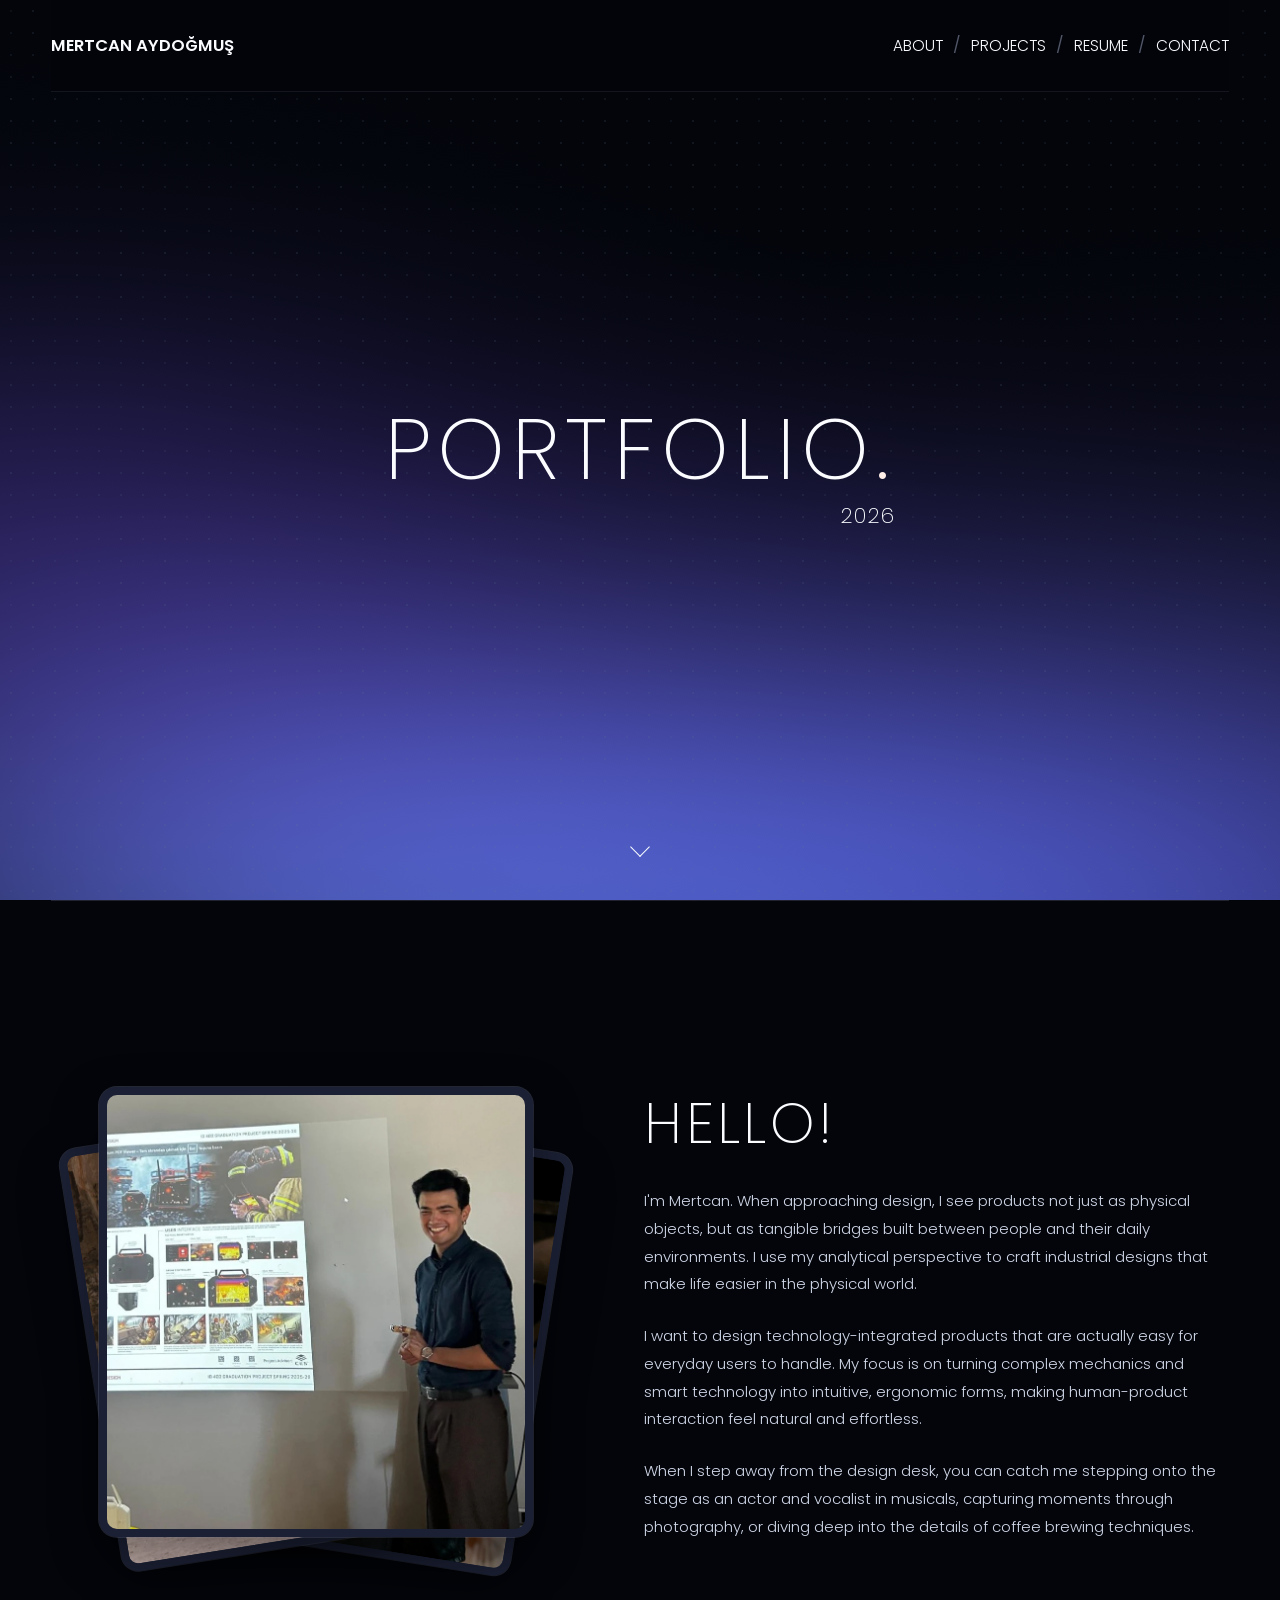
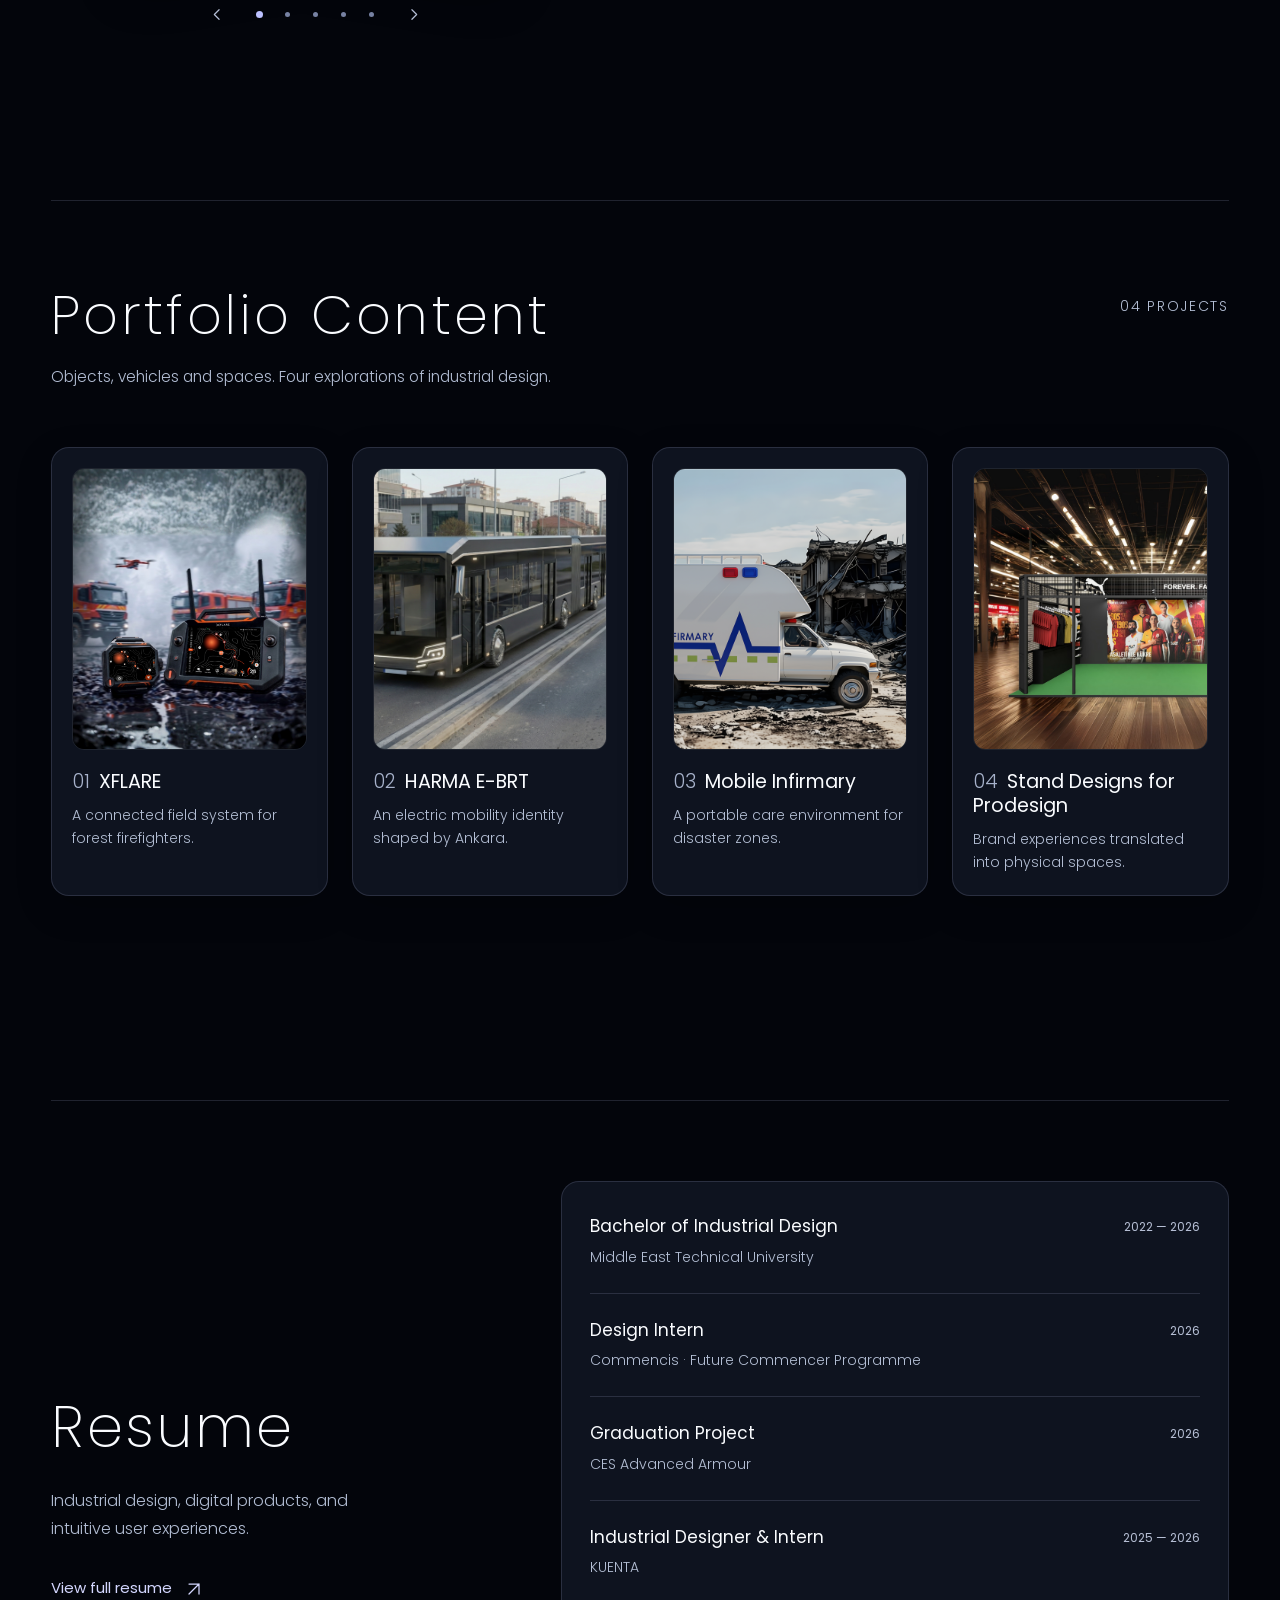
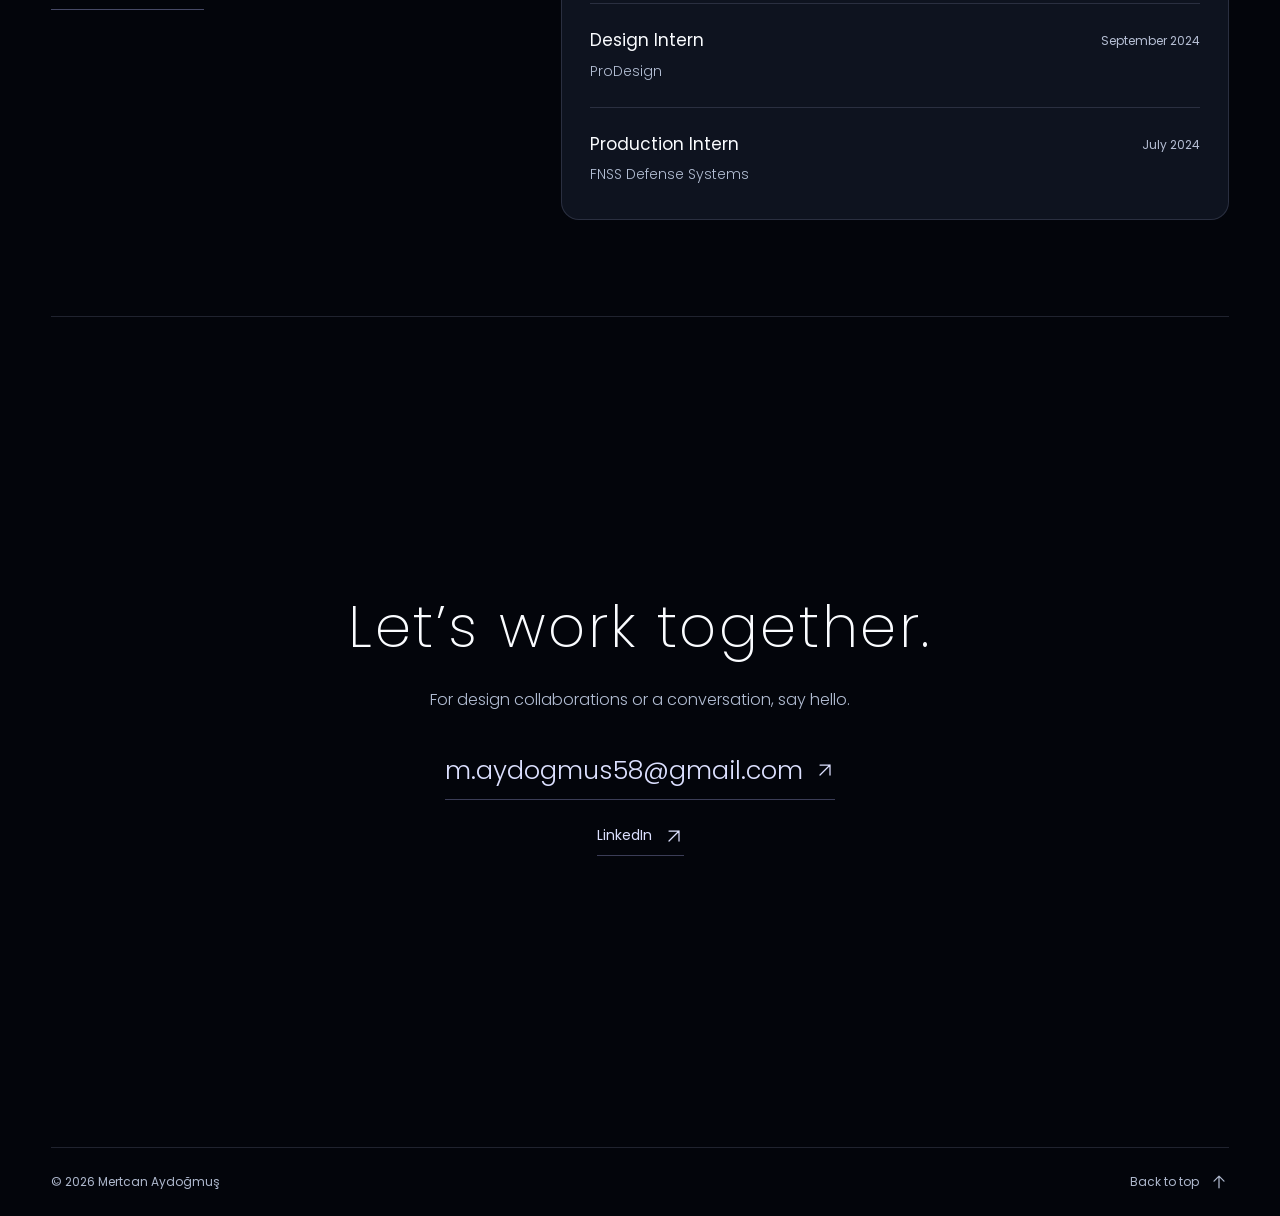
==== index.html @ 06ccf40c "Product" ====
<!doctype html>
<html lang="en">
<head>
<meta charset="UTF-8">
<meta name="viewport" content="width=device-width,initial-scale=1">
<meta name="description" content="Mertcan Aydoğmuş — Portfolio. Industrial design and digital product portfolio.">
<title>Portfolio — Mertcan Aydoğmuş</title>
<link rel="preload" href="assets/poppins-200.ttf" as="font" type="font/ttf" crossorigin>
<link rel="stylesheet" href="styles.css">
<link rel="stylesheet" href="portfolio-theme.css">
<script>
if (document.fonts) {
  document.documentElement.classList.add('hero-font-loading');
  document.fonts.load('200 48px Poppins').then(
    () => document.documentElement.classList.remove('hero-font-loading'),
    () => document.documentElement.classList.remove('hero-font-loading')
  );
}
</script>
<script src="script.js" defer></script>
<script src="home-background.js" defer></script>
<script src="about-gallery.js" defer></script>
</head>
<body class="home dark portfolio-shell">
<div class="ambient" aria-hidden="true"></div>
<a class="skip-link" href="#main">Skip to content</a>
<header class="site-header">
  <a class="wordmark" href="#home">MERTCAN AYDOĞMUŞ</a>
  <nav aria-label="Main navigation"><a href="#about">About</a><span aria-hidden="true">/</span><a href="#projects">Projects</a><span aria-hidden="true">/</span><a href="resume.html">Resume</a><span aria-hidden="true">/</span><a href="mailto:m.aydogmus58@gmail.com" data-contact>Contact</a></nav>
</header>
<main id="main" class="home-flow">
  <section id="home" class="landing" aria-labelledby="portfolio-title">
    <div class="hero-title"><h1 id="portfolio-title">PORTFOLIO<span>.</span></h1><p class="hero-year">2026</p></div>
    <a class="explore-link" href="#about" aria-label="Scroll to About"><span aria-hidden="true">⌄</span></a>
  </section>
  <section id="about" class="about-story home-about wrap" aria-labelledby="hello-title">
  <section class="about-gallery" aria-label="Personal photographs" aria-roledescription="carousel">
    <div class="about-photo-frame" tabindex="0" aria-label="Photo gallery">
        <figure class="about-slide is-active" role="group" aria-roledescription="slide" aria-label="1 of 5" aria-hidden="false">
          <img class="about-photo" src="assets/about/presentation.webp" width="1147" height="877" alt="Mertcan presenting his XFLARE industrial design graduation project" decoding="async">
        </figure>
        <figure class="about-slide is-behind-left" role="group" aria-roledescription="slide" aria-label="2 of 5" aria-hidden="true">
          <img class="about-photo" src="assets/about/photography.webp" width="1600" height="1066" alt="Mertcan taking a photograph in a historic stone building, with a cat beside him" decoding="async">
        </figure>
        <figure class="about-slide is-behind-right" role="group" aria-roledescription="slide" aria-label="3 of 5" aria-hidden="true">
          <img class="about-photo" src="assets/about/musical.webp" width="1066" height="1600" alt="Mertcan performing in a musical on stage" decoding="async">
        </figure>
        <figure class="about-slide" role="group" aria-roledescription="slide" aria-label="4 of 5" aria-hidden="true">
          <img class="about-photo" src="assets/about/rehearsal.webp" width="1357" height="1063" alt="Mertcan rehearsing a musical with fellow performers" decoding="async">
        </figure>
        <figure class="about-slide" role="group" aria-roledescription="slide" aria-label="5 of 5" aria-hidden="true">
          <img class="about-photo" src="assets/about/backstage.webp" width="1200" height="1315" alt="Mertcan backstage in costume before a musical performance" decoding="async">
        </figure>
    </div>
    <div class="about-gallery-controls" hidden>
      <button class="gallery-arrow" type="button" data-gallery-previous aria-label="Previous photo">
        <svg viewBox="0 0 24 24" fill="none" stroke="currentColor" stroke-width="1.5" stroke-linecap="round" stroke-linejoin="round" aria-hidden="true"><path d="m14 6-6 6 6 6"/></svg>
      </button>
      <div class="gallery-dots" aria-label="Choose a photo">
        <button type="button" class="gallery-dot is-active" data-gallery-index="0" aria-label="Photo 1: Mertcan presenting his XFLARE industrial design graduation project" aria-current="true"><span></span></button>
        <button type="button" class="gallery-dot" data-gallery-index="1" aria-label="Photo 2: Mertcan taking a photograph in a historic stone building, with a cat beside him"><span></span></button>
        <button type="button" class="gallery-dot" data-gallery-index="2" aria-label="Photo 3: Mertcan performing in a musical on stage"><span></span></button>
        <button type="button" class="gallery-dot" data-gallery-index="3" aria-label="Photo 4: Mertcan rehearsing a musical with fellow performers"><span></span></button>
        <button type="button" class="gallery-dot" data-gallery-index="4" aria-label="Photo 5: Mertcan backstage in costume before a musical performance"><span></span></button>
      </div>
      <button class="gallery-arrow" type="button" data-gallery-next aria-label="Next photo">
        <svg viewBox="0 0 24 24" fill="none" stroke="currentColor" stroke-width="1.5" stroke-linecap="round" stroke-linejoin="round" aria-hidden="true"><path d="m10 6 6 6-6 6"/></svg>
      </button>
    </div>
    <p class="visually-hidden" data-gallery-status role="status" aria-live="polite"></p>
  </section>
  <section class="about-copy" aria-labelledby="hello-title">
    <h2 id="hello-title">HELLO!</h2><p>I'm Mertcan. When approaching design, I see products not just as physical objects, but as tangible bridges built between people and their daily environments. I use my analytical perspective to craft industrial designs that make life easier in the physical world.</p>
<p>I want to design technology-integrated products that are actually easy for everyday users to handle. My focus is on turning complex mechanics and smart technology into intuitive, ergonomic forms, making human-product interaction feel natural and effortless.</p>
<p>When I step away from the design desk, you can catch me stepping onto the stage as an actor and vocalist in musicals, capturing moments through photography, or diving deep into the details of coffee brewing techniques.</p></section>

  </section>
  <section id="projects" class="projects-main home-projects wrap" aria-labelledby="projects-title"><div class="projects-intro"><div><h2 id="projects-title">Portfolio Content</h2><p>Objects, vehicles and spaces. Four explorations of industrial design.</p></div><span>04 PROJECTS</span></div><div class="project-grid"><article class="project-card"><a href="xflare.html"><div class="card-image"><img src="assets/visual-02-00.webp" alt="XFLARE" loading="lazy" decoding="async"></div><div class="card-copy"><h2><span>01</span> XFLARE</h2><p>A connected field system for forest firefighters.</p></div></a></article><article class="project-card"><a href="harma.html"><div class="card-image"><img src="assets/visual-19-02.webp" alt="HARMA E-BRT" loading="lazy" decoding="async"></div><div class="card-copy"><h2><span>02</span> HARMA E-BRT</h2><p>An electric mobility identity shaped by Ankara.</p></div></a></article><article class="project-card"><a href="mobile-infirmary.html"><div class="card-image"><img src="assets/visual-24-00.webp" alt="Mobile Infirmary" loading="lazy" decoding="async"></div><div class="card-copy"><h2><span>03</span> Mobile Infirmary</h2><p>A portable care environment for disaster zones.</p></div></a></article><article class="project-card"><a href="prodesign.html"><div class="card-image"><img src="assets/visual-39-00.webp" alt="Stand Designs for Prodesign" loading="lazy" decoding="async"></div><div class="card-copy"><h2><span>04</span> Stand Designs for Prodesign</h2><p>Brand experiences translated into physical spaces.</p></div></a></article></div></section>
  <section id="resume" class="home-resume wrap" aria-labelledby="resume-title">
    <div class="resume-summary-intro">
      <h2 id="resume-title">Resume</h2>
      <p>Industrial design, digital products, and intuitive user experiences.</p>
      <a class="text-action" href="resume.html">View full resume <svg viewBox="0 0 24 24" fill="none" stroke="currentColor" stroke-width="1.5" stroke-linecap="round" stroke-linejoin="round" aria-hidden="true"><path d="M6 18 18 6M6 6h12v12"/></svg></a>
    </div>
    <div class="resume-summary-list">
      <article class="resume-summary-row"><div><h3>Bachelor of Industrial Design</h3><p>Middle East Technical University</p></div><span>2022 — 2026</span></article>
      <article class="resume-summary-row"><div><h3>Design Intern</h3><p>Commencis · Future Commencer Programme</p></div><span>2026</span></article>
      <article class="resume-summary-row"><div><h3>Graduation Project</h3><p>CES Advanced Armour</p></div><span>2026</span></article>
      <article class="resume-summary-row"><div><h3>Industrial Designer &amp; Intern</h3><p>KUENTA</p></div><span>2025 — 2026</span></article>
      <article class="resume-summary-row"><div><h3>Design Intern</h3><p>ProDesign</p></div><span>September 2024</span></article>
      <article class="resume-summary-row"><div><h3>Production Intern</h3><p>FNSS Defense Systems</p></div><span>July 2024</span></article>
    </div>
  </section>
  <section id="contact" class="home-contact wrap" aria-labelledby="contact-title">
    <h2 id="contact-title">Let’s work together.</h2>
    <p>For design collaborations or a conversation, say hello.</p>
    <div class="contact-links">
      <a class="contact-email" href="mailto:m.aydogmus58@gmail.com" data-contact>m.aydogmus58@gmail.com <svg viewBox="0 0 24 24" fill="none" stroke="currentColor" stroke-width="1.5" stroke-linecap="round" stroke-linejoin="round" aria-hidden="true"><path d="M6 18 18 6M6 6h12v12"/></svg></a>
      <a class="contact-linkedin" href="https://www.linkedin.com/in/mertcan-aydogmus" target="_blank" rel="noopener noreferrer">LinkedIn <svg viewBox="0 0 24 24" fill="none" stroke="currentColor" stroke-width="1.5" stroke-linecap="round" stroke-linejoin="round" aria-hidden="true"><path d="M6 18 18 6M6 6h12v12"/></svg></a>
    </div>
  </section>
</main>
<footer class="home-footer wrap"><p>© 2026 Mertcan Aydoğmuş</p><a href="#home">Back to top <svg viewBox="0 0 24 24" fill="none" stroke="currentColor" stroke-width="1.5" stroke-linecap="round" stroke-linejoin="round" aria-hidden="true"><path d="M12 19V5m-6 6 6-6 6 6"/></svg></a></footer>
</body>
</html>
---- styles.css ----
@font-face { font-family:Poppins; font-style:normal; font-weight:200; font-display:block; src:url('assets/poppins-200.ttf') format('truetype'); }
@font-face { font-family:Poppins; font-style:normal; font-weight:300; font-display:swap; src:url('assets/poppins-300.ttf') format('truetype'); }
@font-face { font-family:Poppins; font-style:normal; font-weight:400; font-display:swap; src:url('assets/poppins-400.ttf') format('truetype'); }
@font-face { font-family:Poppins; font-style:normal; font-weight:500; font-display:swap; src:url('assets/poppins-500.ttf') format('truetype'); }
@font-face { font-family:Poppins; font-style:normal; font-weight:600; font-display:swap; src:url('assets/poppins-600.ttf') format('truetype'); }
@font-face { font-family:Poppins; font-style:normal; font-weight:700; font-display:swap; src:url('assets/poppins-700.ttf') format('truetype'); }
:root {
  --ink:#141a24; --muted:#647080; --paper:#f9fbff; --line:#e1e5ee;
  --accent:#03229a; --tint:#f1f4fb; --gutter:clamp(20px,4vw,64px);
  --max-width:1440px; --ease:cubic-bezier(.2,.7,.2,1);
  --portfolio-gradient:radial-gradient(ellipse at 62% 22%,#080d0f 0%,#080d0fe6 16%,transparent 52%),radial-gradient(ellipse at 0% 0%,#0098ba 0%,transparent 46%),radial-gradient(ellipse at 6% 88%,#08008c 0%,transparent 54%),radial-gradient(ellipse at 79% 105%,#597ed4 0%,transparent 58%),linear-gradient(120deg,#032278,#08072c 50%,#283f55);
}
* { box-sizing:border-box; }
html { scroll-behavior:smooth; scroll-padding-top:100px; }
body { margin:0; background:#fff; color:var(--ink); font-family:Poppins,Arial,sans-serif; font-size:16px; line-height:1.65; }
img { display:block; max-width:100%; }
button,input { font:inherit; }
a { color:inherit; text-underline-offset:5px; }
button,a { -webkit-tap-highlight-color:transparent; }
a:focus-visible,button:focus-visible,summary:focus-visible { outline:3px solid #5188ff; outline-offset:5px; }
h1,h2,h3,h4,p,figure { margin:0; }
h1,h2,h3,h4 { line-height:1.25; }
h1 { font-size:clamp(36px,4vw,64px); font-weight:500; letter-spacing:-.035em; }
h2 { font-size:clamp(27px,2.7vw,42px); font-weight:500; letter-spacing:-.03em; }
h3 { font-size:20px; font-weight:600; }
h4 { font-size:16px; font-weight:600; }
p { max-width:76ch; }
ul { padding-left:1.25rem; }
li+li { margin-top:8px; }
.wrap { width:min(calc(100% - var(--gutter)*2),var(--max-width)); margin-inline:auto; }
.skip-link { position:fixed; left:20px; top:-80px; background:white; color:#03229a; padding:12px 20px; z-index:100; }
.skip-link:focus { top:12px; }
.site-header { width:min(calc(100% - var(--gutter)*2),var(--max-width)); margin:auto; min-height:92px; padding-block:20px; display:flex; justify-content:space-between; align-items:center; gap:24px; }
.site-header a { text-decoration:none; }
.wordmark { font-size:clamp(14px,1.3vw,20px); font-weight:600; white-space:nowrap; }
.site-header nav { display:flex; align-items:center; gap:10px; }
.site-header nav a { position:relative; text-transform:uppercase; font-size:clamp(13px,1.2vw,18px); padding-block:6px; font-weight:300; }
.site-header nav a[aria-current] { font-weight:600; }
.site-header nav a::after { content:""; position:absolute; height:1px; left:0; right:0; bottom:2px; background:currentColor; transform:scaleX(0); transform-origin:left; transition:transform 220ms; }
.site-header nav a:hover::after,.site-header nav a:focus-visible::after { transform:scaleX(1); }
.site-header nav span { opacity:.5; }
.dark { color:#fafcff; background:#060b30; }
.dark.projects { min-height:100svh; background:#060b30; position:relative; isolation:isolate; }
.dark.projects::before { content:""; position:fixed; z-index:-1; pointer-events:none; inset:-25%; background:var(--portfolio-gradient); animation:gradient-drift 8s ease-in-out infinite alternate; }
.home { min-height:100svh; background:#03050b; }
.home .site-header { position:absolute; inset:0 0 auto; z-index:2; }
.landing { position:relative; isolation:isolate; overflow:hidden; min-height:100svh; display:grid; place-items:center; padding:150px var(--gutter) 120px; }
.ambient { z-index:-1; pointer-events:none; position:absolute; inset:0; overflow:hidden; background:radial-gradient(ellipse at 0% 85%,#6551b885,transparent 52%),radial-gradient(ellipse at 100% 95%,#395e9f80,transparent 52%),#03050b; }
.ambient canvas { display:block; width:100%; height:100%; }
.hero-title { width:max-content; max-width:100%; }
.hero-font-loading .hero-title { visibility:hidden; }
.hero-title p { font-size:clamp(16px,1.67vw,32px); font-weight:200; line-height:1.4; }
.hero-title h1 { font-size:clamp(40px,6.65vw,128px); font-weight:200; letter-spacing:.075em; line-height:1.2; }
.hero-title h1 span { color:#ffeee8; }
.hero-year { text-align:right; letter-spacing:.05em; }
.explore-link { position:absolute; bottom:max(24px,env(safe-area-inset-bottom)); left:50%; transform:translateX(-50%); display:grid; place-items:center; width:52px; height:52px; border:1px solid transparent; border-radius:50%; text-decoration:none; transition:background 220ms,border-color 220ms; }
.explore-link span { display:block; width:14px; height:14px; font-size:0; border-right:1.5px solid currentColor; border-bottom:1.5px solid currentColor; transform:translateY(-3px) rotate(45deg); }
.explore-link:hover { background:#ffffff12; border-color:#ffffff50; }
.projects-main { padding-top:36px; padding-bottom:80px; }
.projects-intro { display:flex; justify-content:space-between; gap:40px; align-items:start; margin-bottom:56px; }
.projects-intro p { margin-top:14px; font-size:clamp(16px,1.3vw,20px); max-width:75ch; }
.projects-intro>span { white-space:nowrap; font-size:14px; letter-spacing:.12em; padding-top:14px; }
.project-grid { display:grid; grid-template-columns:repeat(4,minmax(0,1fr)); gap:24px; }
.project-card { min-width:0; background:white; color:var(--ink); border:1px solid var(--line); border-radius:18px; overflow:hidden; transition:transform 300ms var(--ease),box-shadow 300ms var(--ease); }
.project-card>a { display:flex; flex-direction:column; height:100%; text-decoration:none; padding:24px; }
.card-image { border-radius:12px; overflow:hidden; }
.card-image img { width:100%; aspect-ratio:.83; object-fit:cover; transition:transform 450ms var(--ease); }
.card-copy { padding-top:20px; }
.card-copy h2 { font-size:clamp(19px,1.5vw,24px); font-weight:600; letter-spacing:-.025em; }
.card-copy h2 span { margin-right:4px; }
.card-copy p { margin-top:10px; color:var(--muted); font-size:14px; line-height:1.5; }
@media(hover:hover) and (pointer:fine) {
  .project-card:hover { transform:translateY(-7px); box-shadow:0 20px 40px #0003; }
  .project-card:hover img { transform:scale(1.035); }
}
.project-card:focus-within { outline:3px solid #8fbdff; outline-offset:4px; }
.projects-intro { animation:content-arrive 700ms var(--ease) 80ms backwards; }
.projects .project-card { animation:content-arrive 800ms var(--ease) backwards; }
.projects .project-card:nth-child(1) { animation-delay:180ms; }
.projects .project-card:nth-child(2) { animation-delay:300ms; }
.projects .project-card:nth-child(3) { animation-delay:420ms; }
.projects .project-card:nth-child(4) { animation-delay:540ms; }
@keyframes content-arrive { from { opacity:0; translate:0 24px; } to { opacity:1; translate:0 0; } }
/* Case-study columns flow naturally; no Figma canvas coordinates. */
.commencium { --accent:#7658b4; --tint:#f6f2fb; --hero:linear-gradient(125deg,#6954af,#df6267); }
.teddy { --accent:#5162ff; --tint:#f2f3ff; --hero:linear-gradient(130deg,#6370f5,#484b70); }
.metuvation { --accent:#708000; --tint:#f7fae9; --hero:linear-gradient(130deg,#c3dd06,#788842); }
.fintech { --accent:#293364; --tint:#f0f3f9; --hero:linear-gradient(125deg,#141c49,#9aa4d9); }
.case-hero { display:grid; grid-template-columns:minmax(0,.8fr) minmax(0,1.4fr); gap:clamp(24px,5vw,80px); align-items:stretch; margin-top:16px; }
.case-identity { display:flex; flex-direction:column; justify-content:space-between; padding-block:20px 36px; gap:48px; }
.project-number { font-size:clamp(60px,6vw,96px); font-weight:700; line-height:1; color:var(--accent); letter-spacing:.04em; }
.case-identity h1 { font-size:clamp(32px,3vw,54px); overflow-wrap:anywhere; }
.case-subtitle { font-size:18px; font-weight:300; margin-top:16px; max-width:32ch; }
.case-meta { font-size:13px; color:var(--muted); max-width:45ch; }
.case-meta p+p { margin-top:8px; }
.hero-art { min-width:0; width:100%; align-self:start; border-radius:4px; overflow:hidden; background:var(--hero); aspect-ratio:1.2; }
.hero-art img { width:100%; height:100%; object-fit:cover; }
.case-layout { display:grid; grid-template-columns:165px minmax(0,1fr); gap:clamp(24px,4vw,64px); align-items:start; margin-top:90px; }
.case-nav { position:sticky; top:28px; display:flex; flex-direction:column; gap:10px; padding:4px 0; }
.case-nav a { font-size:13px; color:var(--muted); text-decoration:none; line-height:1.5; padding:5px 12px; border-left:2px solid var(--line); transition:color 180ms,border-color 180ms; }
.case-nav a:hover,.case-nav a[aria-current] { color:var(--accent); border-color:var(--accent); }
.case-body { min-width:0; }
.case-section { padding-bottom:70px; margin-bottom:70px; border-bottom:1px solid var(--line); scroll-margin-top:30px; }
.case-section>h2 { color:var(--accent); margin-bottom:28px; }
.case-section>h3 { margin-top:36px; margin-bottom:20px; }
.case-section>p { margin-bottom:28px; }
.case-section>div+p { margin-top:24px; }
.lead { font-size:clamp(18px,1.55vw,24px); line-height:1.65; }
.info-grid { display:grid; grid-template-columns:repeat(2,minmax(0,1fr)); gap:20px; }
.info-card { padding:26px; background:var(--tint); border-radius:14px; min-width:0; }
.info-card h3 { margin-bottom:14px; }
.info-card p { font-size:15px; }
.process { display:grid; grid-template-columns:repeat(3,minmax(0,1fr)); gap:16px; list-style:none; padding:0; }
.process li { border-top:3px solid var(--accent); padding:18px 0; margin:0; }
.process strong,.process span { display:block; }
.process span { font-size:14px; color:var(--muted); margin-top:10px; }
.stats { display:grid; grid-template-columns:repeat(3,minmax(0,1fr)); gap:24px; margin:28px 0; }
.stats strong { font-size:clamp(40px,4vw,64px); color:var(--accent); font-weight:500; }
.stats p { font-size:15px; }
.media { margin-block:24px; min-width:0; }
.media>a { display:block; cursor:zoom-in; border-radius:10px; overflow:hidden; background:var(--tint); }
.media img { width:100%; height:auto; }
figcaption { margin-top:12px; font-size:14px; color:var(--muted); }
.media-grid { display:grid; grid-template-columns:repeat(3,minmax(0,1fr)); gap:20px; align-items:start; }
.media-grid .media img { aspect-ratio:.7; object-fit:contain; }
.matrix { display:grid; grid-template-columns:repeat(2,minmax(0,1fr)); gap:1px; background:var(--line); border:1px solid var(--line); border-radius:14px; overflow:hidden; }
.matrix article { background:white; padding:24px; }
.matrix h4 { color:var(--accent); }
.matrix ul { font-size:14px; }
.design-grid { display:grid; grid-template-columns:minmax(0,.7fr) minmax(0,1.3fr); gap:36px; background:var(--tint); padding:30px; border-radius:16px; }
.design-grid h3 { margin-bottom:20px; }
.design-grid h4 { margin-top:20px; }
.type-specimen { font-size:76px; line-height:1.2; font-weight:600; }
.swatches { display:grid; grid-template-columns:repeat(3,minmax(0,1fr)); gap:18px; }
.swatches span { display:block; aspect-ratio:1.2; border-radius:14px; border:1px solid #0001; }
.swatches code { display:block; margin-top:8px; font-size:12px; }
.component-board { display:grid; grid-template-columns:repeat(3,minmax(0,1fr)); gap:18px; margin-top:24px; }
.sample-card { border:1px solid var(--line); border-radius:16px; padding:24px; }
.sample-card h3,.sample-card h4 { margin-bottom:14px; }
.sample-card p { font-size:14px; }
.sample-card small { color:var(--accent); }
.sample-pill { display:block; width:fit-content; margin-top:14px; border-radius:30px; background:var(--accent); color:white; padding:8px 18px; font-size:13px; }
.sample-pill.light { background:var(--tint); color:var(--accent); }
.sample-pill.outline { color:var(--accent); background:transparent; border:1px solid; }
.sample-pill.disabled { background:#e6e9ff; color:#777b91; }
.tags { display:flex; flex-wrap:wrap; gap:10px; margin-bottom:24px; }
.tag { display:inline-block; background:var(--tint); border:1px solid var(--line); border-radius:20px; padding:6px 12px; font-size:13px; }
.feature-grid { display:grid; grid-template-columns:repeat(3,minmax(0,1fr)); gap:32px 24px; }
.feature-grid .media img { height:440px; object-fit:contain; }
.feature-grid .media { margin-top:0; }
.feature-grid figcaption { font-weight:600; font-size:20px; color:var(--ink); }
.feature-grid p { font-size:14px; }
.actions { display:flex; gap:16px; flex-wrap:wrap; }
.button { display:inline-block; padding:12px 22px; background:var(--accent); color:white; text-decoration:none; border:1px solid var(--accent); border-radius:8px; transition:transform 200ms,box-shadow 200ms; }
.button:hover { transform:translateY(-3px); box-shadow:0 8px 20px #0002; }
.button.secondary { background:white; color:var(--accent); }
.split { display:grid; grid-template-columns:minmax(0,1.2fr) minmax(0,.8fr); gap:28px; align-items:center; }
.split .info-grid { grid-template-columns:1fr; }
.qr-grid { display:flex; gap:40px; flex-wrap:wrap; }
.qr-grid .media { width:180px; }
.source-panel { margin-top:28px; border:1px solid var(--line); border-radius:10px; padding:16px 20px; }
.source-panel summary { cursor:pointer; color:var(--accent); font-size:14px; font-weight:500; }
.source-panel .media { margin-bottom:0; }
.case-end { display:flex; justify-content:space-between; gap:24px; padding-block:0 64px; }
.case-end a { text-decoration:none; font-size:15px; padding:12px 0; }
.case-end a:hover { color:var(--accent); }
.phone-grid { display:grid; grid-template-columns:repeat(3,minmax(0,1fr)); gap:28px; align-items:start; }
.phone-ui { border:2px solid #27344b; border-radius:28px; padding:22px 16px; background:#f9fbff; min-height:510px; font-family:Arial,sans-serif; font-size:13px; box-shadow:0 8px 22px #1d284c10; }
.phone-ui h3 { font-size:16px; margin-bottom:24px; }
.phone-ui h4 { font-size:13px; margin-block:16px 10px; }
.phone-status { display:flex; justify-content:space-between; font-size:11px; font-weight:bold; margin-bottom:22px; }
.balance { background:#1c2938; color:white; padding:20px; border-radius:12px; margin-bottom:16px; }
.balance strong { font-size:32px; display:block; font-weight:400; }
.ui-pill { border-radius:8px; background:#1c2938; color:white; padding:12px; margin-block:16px; text-align:center; }
.ui-row { display:flex; align-items:center; justify-content:space-between; gap:10px; padding:16px 0; border-bottom:1px solid var(--line); }
.ui-row small { display:block; color:var(--muted); margin-top:5px; }
.ui-tile { padding:12px; border:1px solid var(--line); border-radius:10px; margin-block:12px; background:white; }
.ui-tile h4 { margin-top:0; }
.radar { width:160px; height:160px; margin:36px auto; border-radius:50%; border:1px solid #b9c8d8; background:repeating-radial-gradient(circle,#edf3f8 0 24px,#bbcbdc 25px 26px); display:grid; place-items:center; }
.radar span { background:#293364; color:white; border-radius:20px; padding:4px 12px; }
.success-mark { width:80px; height:80px; margin:20px auto; display:grid; place-items:center; border-radius:50%; background:#dff5e9; color:#197650; font-size:44px; }
.about,.resume { background:#f8fafd; }
.about-layout { display:grid; grid-template-columns:minmax(230px,.8fr) minmax(0,1.35fr) minmax(220px,.8fr); gap:28px; padding-block:20px 64px; align-items:start; }
.profile { background:radial-gradient(ellipse at top left,#008bb8,transparent 65%),linear-gradient(140deg,#051669,#0b073a); color:white; border-radius:18px; padding:32px 24px; }
.portrait { width:min(100%,220px); aspect-ratio:1; margin:0 auto 32px; border-radius:50%; overflow:hidden; border:5px solid #ffffff35; }
.portrait img { width:100%; height:100%; object-fit:cover; }
.profile h1 { font-size:clamp(25px,2.1vw,36px); font-weight:700; letter-spacing:.015em; }
.job-title { font-size:15px; letter-spacing:.08em; margin-top:12px; }
.profile address { display:flex; flex-direction:column; gap:16px; font-size:13px; font-style:normal; padding-top:28px; margin-top:28px; border-top:1px solid #ffffff40; }
.profile address a { overflow-wrap:anywhere; }
.copyright { margin-top:40px; font-size:11px; opacity:.65; }
.cv-main,.cv-side { display:grid; gap:24px; min-width:0; }
.cv-card { padding:26px; border:1px solid #e3e5f2; border-radius:17px; background:white; box-shadow:0 6px 20px #17143806; }
.cv-card h2 { font-size:13px; text-transform:uppercase; letter-spacing:.08em; color:#03229a; font-weight:700; margin-bottom:22px; }
.cv-card h3 { font-size:17px; line-height:1.4; }
.cv-card h3.award-title { font-size:15px; font-weight:400; }
.cv-card p,.plain-list { font-size:14px; }
.cv-card p { margin-top:8px; }
.about-story { display:grid; grid-template-columns:minmax(0,.95fr) minmax(0,1.05fr); align-items:center; gap:clamp(36px,5vw,88px); min-height:calc(100svh - 92px); padding-block:36px 64px; }
.about-gallery { min-width:0; width:100%; max-width:620px; }
.about-photo-frame { position:relative; isolation:isolate; aspect-ratio:1; border-radius:18px; }
.about-photo-frame:focus-visible { outline:3px solid #5188ff; outline-offset:5px; }
.about-slide { position:absolute; inset:7% 9% 8%; pointer-events:none; overflow:hidden; border:clamp(6px,.65vw,10px) solid #fff; border-radius:18px; background:#fff; box-shadow:0 12px 34px #16234b16; opacity:0; visibility:hidden; transform:translateY(8%) scale(.94); transition:transform 850ms var(--ease),opacity 600ms ease,visibility 850ms; }
.about-slide.is-behind-left { z-index:2; opacity:1; visibility:visible; transform:translate(-5%,4%) rotate(-9deg) scale(.95); }
.about-slide.is-behind-right { z-index:1; opacity:1; visibility:visible; transform:translate(5%,5%) rotate(9deg) scale(.95); }
.about-slide.is-active { z-index:5; opacity:1; visibility:visible; transform:none; }
.about-slide.is-leaving { z-index:4; opacity:1; visibility:visible; transform:none; }
.about-photo { width:100%; height:100%; object-fit:cover; }
.about-photo[src$="musical.webp"] { object-position:50% 65%; }
.about-photo[src$="presentation.webp"] { object-position:80% 50%; }
.about-photo[src$="backstage.webp"] { object-position:50% 40%; }
.about-gallery-controls { display:flex; justify-content:center; align-items:center; gap:8px; margin-top:16px; }
.about-gallery-controls[hidden] { display:none; }
.about-gallery-controls button { display:grid; place-items:center; width:40px; height:40px; padding:0; border:1px solid transparent; border-radius:50%; color:#647080; background:transparent; cursor:pointer; transition:color 180ms,background 180ms,border-color 180ms; }
.about-gallery-controls button:hover { color:#03229a; background:#edf0fa; }
.about-gallery-controls svg { width:19px; height:19px; }
.gallery-dots { display:flex; align-items:center; }
.about-gallery-controls .gallery-dot { width:28px; }
.gallery-dot span { width:5px; height:5px; border-radius:50%; background:#b6bed0; transition:background 200ms,transform 200ms; }
.gallery-dot.is-active span { background:#03229a; transform:scale(1.4); }
.about-copy { min-width:0; max-width:66ch; padding-bottom:56px; }
.about-copy h1 { font-size:clamp(40px,4.4vw,64px); font-weight:700; letter-spacing:-.035em; color:#03229a; margin-bottom:28px; }
.about-copy p { font-size:clamp(15px,1.1vw,17px); line-height:1.85; }
.about-copy p+p { margin-top:24px; }
.visually-hidden { position:absolute; width:1px; height:1px; padding:0; margin:-1px; overflow:hidden; clip-path:inset(50%); white-space:nowrap; border:0; }
.cv-card .tag { margin-top:16px; }
.muted { color:var(--muted); }
.timeline { border-left:2px solid #d9e0f3; padding-left:22px; }
.timeline article { position:relative; margin-bottom:28px; }
.timeline article:last-child { margin-bottom:0; }
.timeline article::before { content:""; position:absolute; left:-28px; top:7px; width:10px; height:10px; border-radius:50%; background:#03229a; }
.company { font-weight:500; }
.plain-list { padding:0; margin:0; list-style:none; }
.image-dialog { padding:56px 20px 20px; border:0; border-radius:14px; width:min(94vw,1500px); max-height:94svh; background:#f9fbff; }
.image-dialog::backdrop { background:#03051dcc; backdrop-filter:blur(6px); }
.image-dialog img { max-height:calc(90svh - 96px); width:auto; max-width:100%; margin:auto; object-fit:contain; }
.dialog-close { position:absolute; right:12px; top:10px; border:0; border-radius:24px; padding:6px 16px; background:#19234a; color:white; cursor:pointer; }
.dialog-caption { font-size:14px; text-align:center; margin:16px auto 0; }
/* Oversized layers and bounded translation keep their edges outside the viewport. */
@keyframes gradient-drift {
  0% { transform:translate3d(-10%,-7%,0) scale(1); }
  50% { transform:translate3d(2%,6%,0) scale(1.06); }
  100% { transform:translate3d(10%,-3%,0) scale(1.1); }
}
@keyframes cyan-drift { from { transform:translate3d(-8%,-6%,0); opacity:.45; } to { transform:translate3d(8%,6%,0); opacity:.9; } }
@keyframes blue-drift { from { transform:translate3d(8%,6%,0); opacity:.85; } to { transform:translate3d(-8%,-6%,0); opacity:.45; } }
@view-transition { navigation:auto; }
::view-transition-old(root) { animation:page-out 420ms cubic-bezier(.4,0,.2,1) both; }
::view-transition-new(root) { animation:page-in 420ms cubic-bezier(.4,0,.2,1) both; }
@keyframes page-out { to { opacity:0; } }
@keyframes page-in { from { opacity:0; } to { opacity:1; } }
@supports not (view-transition-name:root) {
  main { animation:page-in 420ms ease-out both; }
}
.file-preview main { animation:page-in 420ms ease-out both; }
.back-to-top { position:fixed; right:max(22px,env(safe-area-inset-right)); bottom:max(22px,env(safe-area-inset-bottom)); z-index:20; display:grid; place-items:center; width:44px; height:44px; padding:0; border:1px solid #dce1eb; border-radius:50%; background:#ffffffeb; color:var(--accent); box-shadow:0 3px 16px #141a2410; cursor:pointer; opacity:0; visibility:hidden; transform:translateY(8px); transition:opacity 240ms ease,transform 240ms var(--ease),visibility 240ms,background 180ms; }
.back-to-top.is-visible { opacity:1; visibility:visible; transform:none; }
.back-to-top:hover { background:#fff; transform:translateY(-2px); }
.back-to-top svg { width:19px; height:19px; }
@media(min-width:1700px) { :root { --max-width:1600px; } }
@media(max-width:1150px) {
  .project-grid { grid-template-columns:repeat(2,minmax(0,1fr)); }
  .card-image img { aspect-ratio:1.05; }
  .case-layout { grid-template-columns:140px minmax(0,1fr); gap:28px; }
  .feature-grid,.phone-grid,.component-board { grid-template-columns:repeat(2,minmax(0,1fr)); }
  .about-layout { grid-template-columns:240px minmax(0,1fr); }
  .cv-side { grid-column:2; grid-template-columns:repeat(2,minmax(0,1fr)); }
  .profile { grid-row:1 / 3; }
}
@media(max-width:800px) {
  .site-header { min-height:80px; }
  .case-hero { gap:24px; grid-template-columns:minmax(0,1fr) minmax(0,1fr); }
  .case-identity { gap:30px; }
  .case-subtitle { font-size:16px; }
  .case-layout { display:block; margin-top:40px; }
  .case-nav { position:relative; top:auto; flex-direction:row; overflow-x:auto; margin-bottom:36px; padding-bottom:12px; gap:14px; }
  .case-nav a { white-space:nowrap; border-left:0; border-bottom:2px solid var(--line); padding:8px 0; }
  .case-section { margin-bottom:48px; padding-bottom:48px; }
  .media-grid { grid-template-columns:repeat(2,minmax(0,1fr)); }
  .about-layout { gap:20px; grid-template-columns:210px minmax(0,1fr); }
  .cv-side { grid-template-columns:1fr; }
  .cv-card { padding:22px; }
  .profile { padding:26px 20px; }
  .about-story { grid-template-columns:1fr; gap:36px; padding-block:24px 56px; }
  .about-gallery { max-width:520px; margin-inline:auto; }
  .about-copy { max-width:66ch; margin-inline:auto; padding-bottom:0; }
}
@media(max-width:600px) {
  :root { --gutter:20px; }
  .site-header { align-items:flex-start; flex-direction:column; gap:10px; padding-block:20px; }
  .site-header nav { width:100%; gap:12px; }
  .site-header nav a { font-size:13px; }
  .wordmark { font-size:15px; }
  .site-header nav { gap:8px; }
  .site-header nav a { font-size:12px; }
  .about-story { padding-top:16px; gap:28px; }
  .about-photo-frame { aspect-ratio:4/5; }
  .about-copy h1 { font-size:40px; margin-bottom:20px; }
  .about-copy p { font-size:15px; line-height:1.8; }
  .about-copy p+p { margin-top:20px; }
  .hero-title h1 { font-size:clamp(28px,8.7vw,52px); letter-spacing:.03em; }
  .hero-title p { font-size:14px; }
  .projects-main { padding-top:28px; padding-bottom:40px; }
  .projects-intro { flex-direction:column; gap:14px; margin-bottom:30px; }
  .projects-intro>span { padding:0; font-size:12px; }
  .project-grid { grid-template-columns:1fr; gap:24px; }
  .project-card>a { padding:20px; }
  .card-image img { aspect-ratio:1; }
  .card-copy h2 { font-size:22px; }
  .case-hero { grid-template-columns:1fr; margin-top:12px; gap:24px; }
  .case-identity { gap:24px; padding:8px 0 0; }
  .project-number { font-size:52px; }
  .case-identity h1 { font-size:36px; }
  .case-meta { font-size:12px; }
  .case-subtitle { max-width:none; margin-top:10px; }
  .hero-art { aspect-ratio:1.1; }
  .info-grid,.matrix,.design-grid,.split,.component-board { grid-template-columns:1fr; }
  .info-card { padding:22px; }
  .stats { grid-template-columns:1fr; gap:18px; }
  .stats article { display:grid; grid-template-columns:100px 1fr; gap:16px; align-items:center; }
  .stats strong { font-size:38px; }
  .process { grid-template-columns:repeat(2,minmax(0,1fr)); gap:16px; }
  .media-grid,.feature-grid { grid-template-columns:repeat(2,minmax(0,1fr)); gap:22px 14px; }
  .feature-grid .media img { height:290px; }
  .feature-grid figcaption { font-size:18px; }
  .feature-grid p { font-size:14px; }
  .design-grid { padding:22px; }
  .phone-grid { grid-template-columns:1fr; }
  .phone-figure { max-width:320px; width:100%; margin-inline:auto; }
  .phone-ui { min-height:490px; }
  .about-layout { grid-template-columns:1fr; padding-top:12px; }
  .profile { grid-row:auto; }
  .profile h1 { font-size:32px; }
  .cv-side { grid-column:auto; }
  .case-end { flex-direction:column; gap:0; padding-bottom:30px; }
  .qr-grid { gap:20px; }
  .qr-grid .media { width:130px; }
}
.contact-dialog { width:min(480px,calc(100vw - 40px)); max-height:calc(100svh - 40px); overflow-y:auto; margin:auto; padding:32px; border:1px solid #c5cdff35; border-radius:18px; background:#111625; color:#fafcff; box-shadow:0 24px 80px #0008; }
.contact-dialog::backdrop { background:#02040acc; backdrop-filter:blur(8px); }
.contact-dialog h2 { font-size:30px; font-weight:300; letter-spacing:.015em; }
.contact-dialog p { margin-top:20px; font-size:14px; font-weight:300; line-height:1.8; color:#bcc6dc; }
.contact-dialog p span { color:#eff1ff; overflow-wrap:anywhere; }
.contact-dialog-actions { display:flex; justify-content:flex-end; flex-wrap:wrap; gap:12px; margin-top:28px; }
.contact-dialog-actions button,.contact-dialog-actions a { display:inline-flex; align-items:center; justify-content:center; gap:8px; min-height:44px; padding:10px 16px; border:1px solid #c5cdff30; border-radius:8px; background:transparent; color:#d5dbee; font-size:14px; text-decoration:none; cursor:pointer; transition:background 180ms,border-color 180ms; }
.contact-dialog-actions a { background:#b8bdff; color:#101425; border-color:#b8bdff; }
.contact-dialog-actions button:hover { background:#c5cdff10; border-color:#c5cdff70; }
.contact-dialog-actions a:hover { background:#d2d5ff; }
.contact-dialog-actions svg { width:17px; height:17px; }
@media(max-width:600px) {
  .contact-dialog { padding:24px; }
  .contact-dialog-actions { gap:10px; }
  .contact-dialog-actions button,.contact-dialog-actions a { font-size:13px; padding-inline:12px; }
}
@media(prefers-reduced-motion:reduce) {
  html { scroll-behavior:auto; }
  *,*::before,*::after { animation:none!important; transition:none!important; }
  ::view-transition-old(root),::view-transition-new(root) { animation:none; }
}
---- portfolio-theme.css ----
/* The landing page's light field, palette and typography across the main pages. */
.portfolio-shell {
  --ink:#fafcff;
  --muted:#b2bdd3;
  --line:#c5cdff26;
  --accent:#b3b6ff;
  --tint:#c0c7ff0d;
  --panel:#101522e8;
  position:relative;
  isolation:isolate;
  min-height:100svh;
  color:var(--ink);
  background:#03050b;
}
.portfolio-shell.dark.projects { background:#03050b; }
.portfolio-shell.dark.projects::before { content:none; }
.portfolio-shell>.ambient { position:fixed; inset:0; z-index:-1; }
.portfolio-shell>.site-header,.portfolio-shell>main { position:relative; z-index:1; }
.portfolio-shell .site-header nav a[aria-current]::after { transform:scaleX(1); }
.portfolio-shell .site-header nav span { color:#a0a9c5; }
.portfolio-shell .projects-intro :is(h1,h2),.portfolio-shell .about-copy :is(h1,h2) {
  color:#fafcff;
  font-weight:200;
  letter-spacing:.06em;
}
.portfolio-shell .projects-intro :is(h1,h2) { font-size:clamp(34px,4.25vw,70px); }
.portfolio-shell .projects-intro p,.portfolio-shell .projects-intro>span { color:var(--muted); font-weight:300; }
.portfolio-shell .projects-intro p { max-width:65ch; font-size:clamp(15px,1.2vw,19px); line-height:1.8; }
.portfolio-shell .project-card {
  background:var(--panel);
  color:var(--ink);
  border-color:var(--line);
  box-shadow:0 12px 36px #00000030;
  transition:transform 300ms var(--ease),box-shadow 300ms var(--ease),border-color 300ms;
}
.portfolio-shell .project-card>a { padding:20px; }
.portfolio-shell .card-image { border:1px solid #ffffff12; }
.portfolio-shell .card-copy h2 { font-weight:400; letter-spacing:0; }
.portfolio-shell .card-copy h2 span { color:#a7b2cb; font-weight:300; }
.portfolio-shell .card-copy p { color:var(--muted); font-weight:300; line-height:1.7; }
@media(hover:hover) and (pointer:fine) {
  .portfolio-shell .project-card:hover { border-color:#a9b4f36b; box-shadow:0 18px 44px #00000050; }
}
.portfolio-shell .about-copy p { color:#d0d7e7; font-weight:300; }
.portfolio-shell .about-slide {
  border-color:#1b2034;
  background:#1b2034;
  box-shadow:0 18px 48px #00000070,0 0 0 1px #c5cdff30;
}
.portfolio-shell .about-gallery-controls button { color:#b9c4dc; }
.portfolio-shell .about-gallery-controls button:hover { color:#fff; background:#c0c7ff14; }
.portfolio-shell .gallery-dot span { background:#7883a4; }
.portfolio-shell .gallery-dot.is-active span { background:#bcc1ff; }
.portfolio-shell .profile {
  background:linear-gradient(145deg,#191e34ed,#0c101beF);
  border:1px solid var(--line);
  box-shadow:0 12px 36px #00000030;
}
.portfolio-shell .portrait { border-color:#a9b0dd40; border-width:3px; }
.portfolio-shell .profile h1 { font-weight:300; font-size:clamp(25px,2.1vw,34px); letter-spacing:.06em; }
.portfolio-shell .job-title { color:#d0d7e7; font-weight:300; }
.portfolio-shell .profile address { color:#d0d7e7; border-color:var(--line); }
.portfolio-shell .profile address a { transition:color 180ms; }
.portfolio-shell .profile address a:hover { color:#bfc4ff; }
.portfolio-shell .copyright { color:#b2bdd3; opacity:1; }
.portfolio-shell .cv-card {
  background:var(--panel);
  border-color:var(--line);
  box-shadow:0 12px 36px #00000030;
}
.portfolio-shell .cv-card h2 { color:#b8bdff; font-weight:400; letter-spacing:.1em; }
.portfolio-shell .cv-card h3 { font-weight:500; }
.portfolio-shell .cv-card h3.award-title { font-weight:400; }
.portfolio-shell .cv-card p,.portfolio-shell .plain-list { color:#d0d7e7; font-weight:300; }
.portfolio-shell .cv-card p.muted { color:var(--muted); }
.portfolio-shell .cv-card .company { color:#eff2fc; font-weight:400; }
.portfolio-shell .cv-card .tag { color:#dce0ff; }
.portfolio-shell .timeline { border-color:#b2baff30; }
.portfolio-shell .timeline article::before { background:#b3b6ff; }
.home.portfolio-shell>.site-header { position:fixed; inset:0 0 auto; z-index:20; background:#03050bf2; backdrop-filter:blur(12px); border-bottom:1px solid #c5cdff16; }
.home.is-past-hero .explore-link { visibility:hidden; opacity:0; }
.home-flow>.home-about,.home-flow>.home-projects { min-height:100svh; padding-block:80px 96px; border-top:1px solid var(--line); scroll-margin-top:0; }
.home-flow .about-copy h2 { font-size:clamp(40px,4.4vw,64px); margin-bottom:28px; line-height:1.25; }
.home-resume,.home-contact { border-top:1px solid var(--line); padding-block:80px 96px; }
.home-resume { display:grid; grid-template-columns:minmax(0,.8fr) minmax(0,1.2fr); align-items:center; gap:clamp(32px,5vw,88px); min-height:75svh; }
.resume-summary-intro h2,.home-contact h2 { color:#fafcff; font-weight:200; font-size:clamp(40px,4.5vw,72px); letter-spacing:.045em; }
.resume-summary-intro>p { margin-top:24px; max-width:35ch; color:var(--muted); font-size:clamp(16px,1.25vw,19px); font-weight:300; line-height:1.8; }
.text-action { display:inline-flex; align-items:center; gap:12px; margin-top:32px; color:#d4d7ff; font-size:15px; text-decoration:none; border-bottom:1px solid #b7baff60; padding-bottom:8px; transition:color 200ms,border-color 200ms; }
.text-action:hover { color:#fff; border-color:#fff; }
.text-action svg,.contact-links svg,.home-footer svg { width:20px; height:20px; flex:none; transition:transform 200ms; }
.text-action:hover svg,.contact-links a:hover svg { transform:translate(2px,-2px); }
.resume-summary-list { padding:8px 28px; border:1px solid var(--line); border-radius:18px; background:var(--panel); }
.resume-summary-row { display:flex; justify-content:space-between; align-items:start; gap:24px; padding-block:24px; }
.resume-summary-row+.resume-summary-row { border-top:1px solid var(--line); }
.resume-summary-row h3 { font-size:17px; font-weight:400; line-height:1.5; }
.resume-summary-row p { margin-top:6px; font-size:14px; color:var(--muted); font-weight:300; }
.resume-summary-row>span { padding-top:3px; font-size:12px; color:#b5bed4; white-space:nowrap; }
.home-contact { min-height:calc(100svh - 69px); display:flex; flex-direction:column; align-items:center; justify-content:center; text-align:center; gap:24px; }
.home-contact>p { color:var(--muted); font-size:16px; font-weight:300; }
.contact-links { display:flex; flex-direction:column; align-items:center; gap:24px; margin-top:12px; }
.contact-links a { display:inline-flex; align-items:center; justify-content:center; gap:12px; color:#dce0ff; text-decoration:none; border-bottom:1px solid #b7baff50; padding-bottom:8px; transition:color 200ms,border-color 200ms; }
.contact-links a:hover { color:#fff; border-color:#fff; }
.contact-email { font-size:clamp(16px,2vw,28px); font-weight:300; }
.contact-linkedin { font-size:14px; }
.home-footer { position:relative; z-index:1; display:flex; justify-content:space-between; align-items:center; gap:20px; padding-block:24px; border-top:1px solid var(--line); color:#aeb8cd; font-size:12px; }
.home-footer a { display:inline-flex; align-items:center; gap:10px; text-decoration:none; }
.home-footer a:hover { color:#fff; }
@media(max-width:800px) {
  .home-resume { grid-template-columns:1fr; gap:36px; }
}
@media(max-width:600px) {
  .portfolio-shell .projects-intro :is(h1,h2) { font-size:clamp(30px,7.7vw,42px); letter-spacing:.035em; }
  .portfolio-shell .project-card>a { padding:18px; }
  .portfolio-shell .about-copy :is(h1,h2) { font-size:40px; }
  .portfolio-shell .profile h1 { font-size:30px; }
  .home-flow>.home-about,.home-flow>.home-projects { padding-block:40px 64px; }
  .home-flow .about-copy h2 { margin-bottom:20px; }
  .home-resume,.home-contact { padding-block:48px 64px; }
  .resume-summary-list { padding-inline:20px; }
  .resume-summary-row { gap:12px; flex-wrap:wrap; }
  .resume-summary-row>span { width:100%; padding-top:0; }
  .home-contact h2 { font-size:clamp(38px,9vw,52px); }
  .home-contact>p { font-size:15px; }
  .contact-links a { gap:8px; }
  .contact-links svg { width:18px; height:18px; }
  .home-footer { font-size:11px; gap:12px; }
}
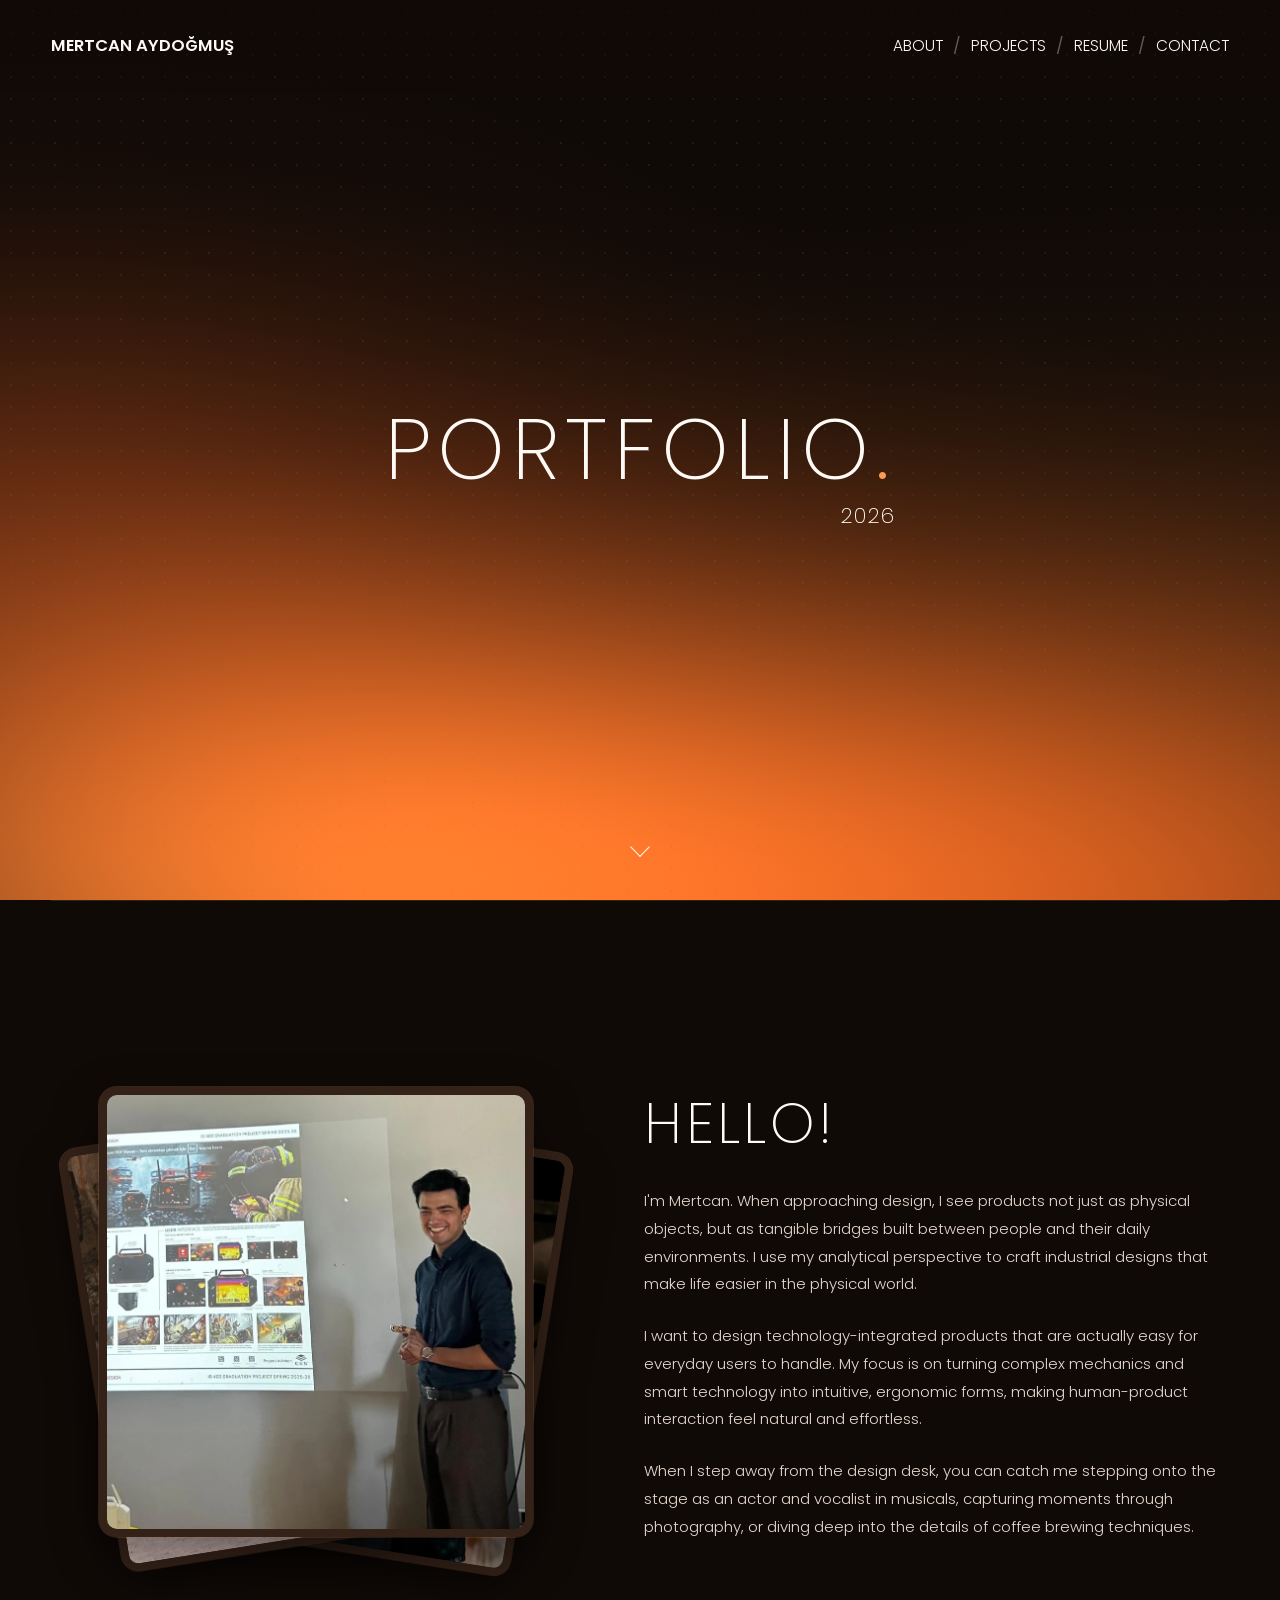
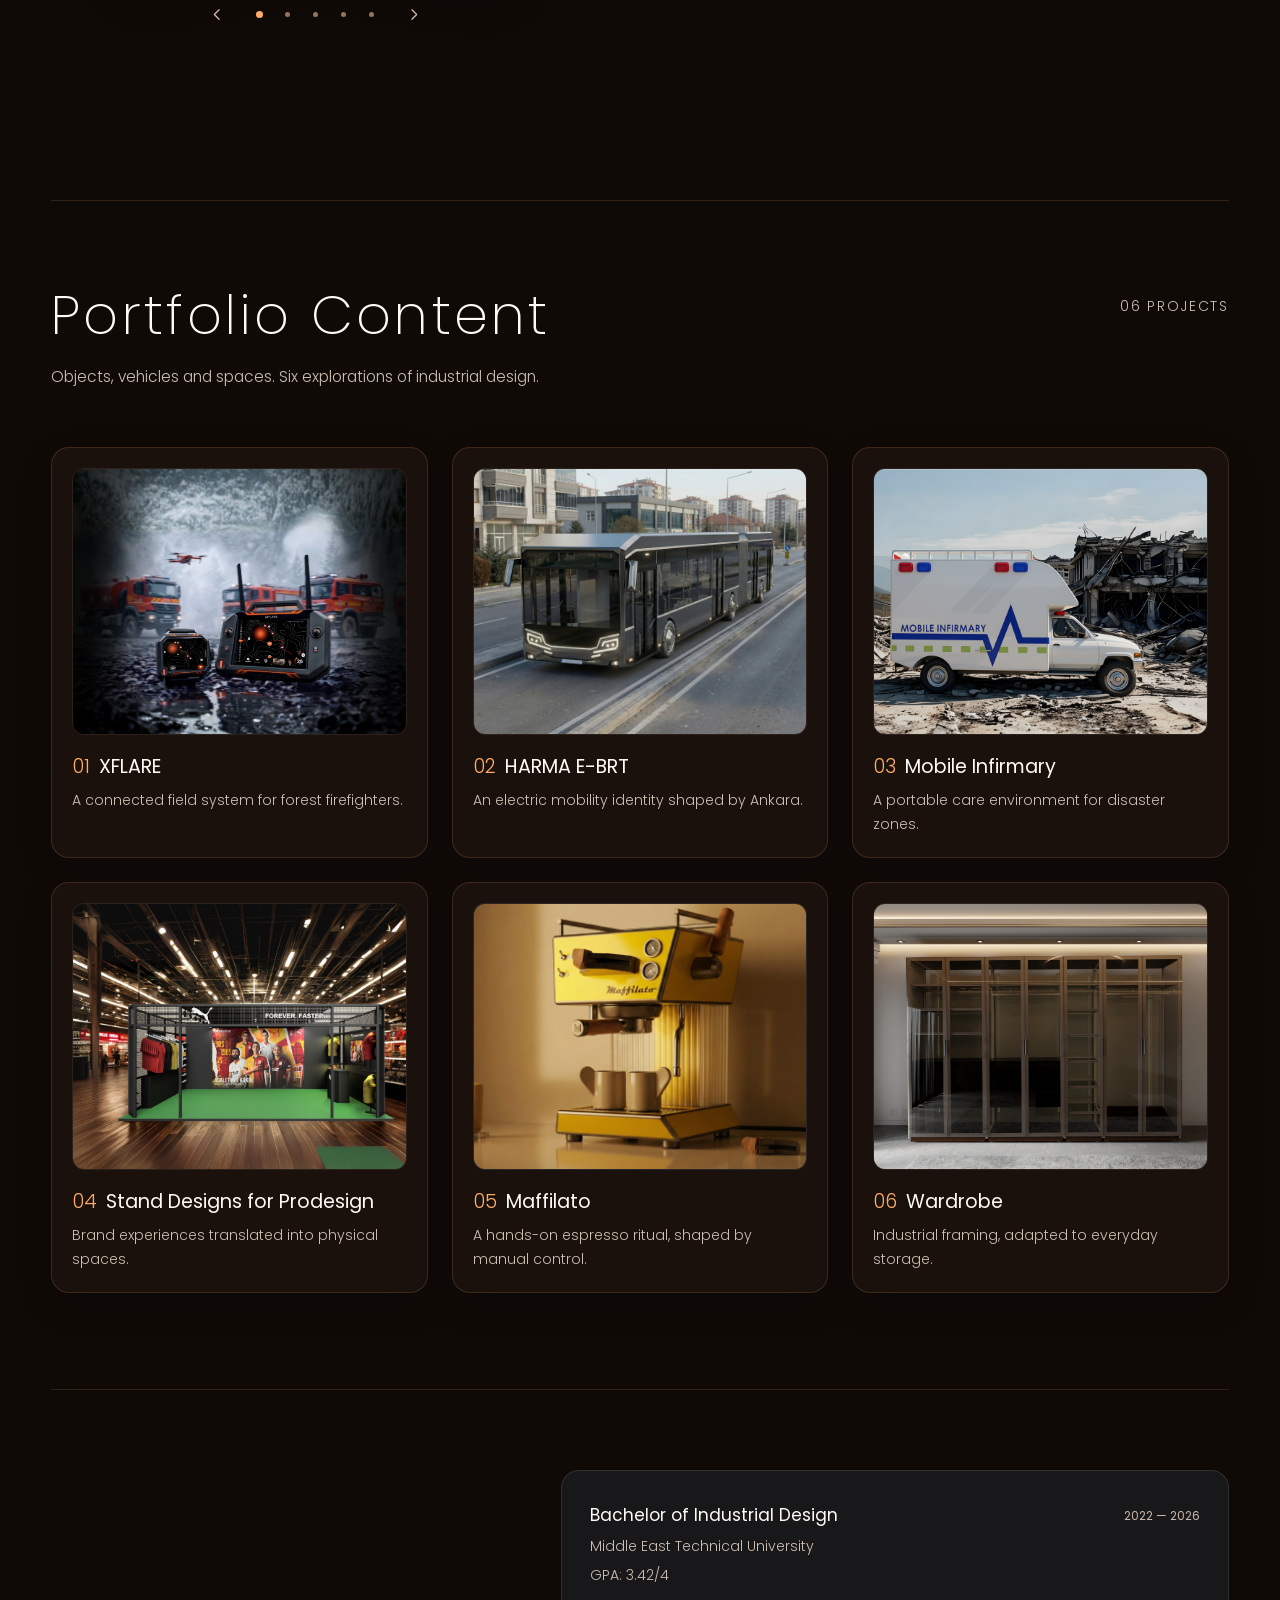
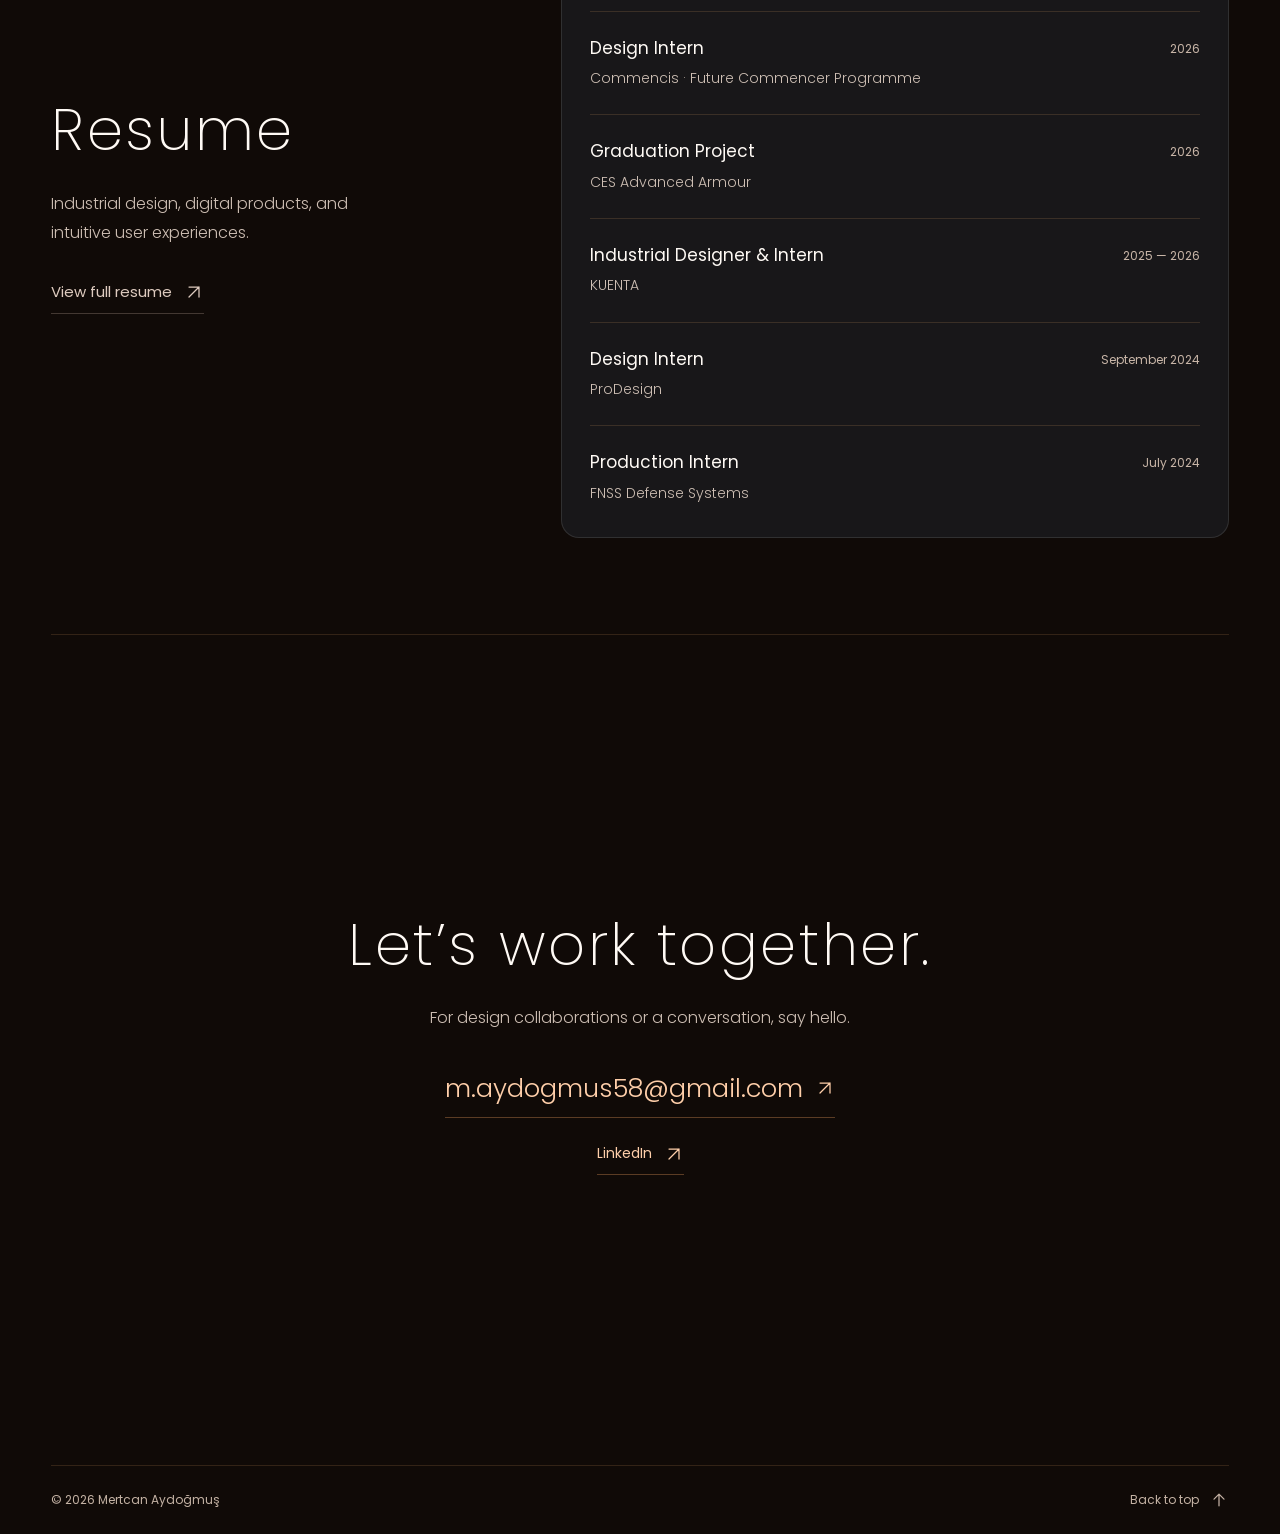
==== commit 72df2f6b: "2 new product" ====
--- a/index.html
+++ b/index.html
@@ -20,7 +20,7 @@
 <script src="script.js" defer></script>
 <script src="home-background.js" defer></script>
 <script src="about-gallery.js" defer></script>
-</head>
+<link rel="stylesheet" href="espresso.css"></head>
 <body class="home dark portfolio-shell">
 <div class="ambient" aria-hidden="true"></div>
 <a class="skip-link" href="#main">Skip to content</a>
@@ -75,7 +75,7 @@
 <p>When I step away from the design desk, you can catch me stepping onto the stage as an actor and vocalist in musicals, capturing moments through photography, or diving deep into the details of coffee brewing techniques.</p></section>
 
   </section>
-  <section id="projects" class="projects-main home-projects wrap" aria-labelledby="projects-title"><div class="projects-intro"><div><h2 id="projects-title">Portfolio Content</h2><p>Objects, vehicles and spaces. Four explorations of industrial design.</p></div><span>04 PROJECTS</span></div><div class="project-grid"><article class="project-card"><a href="xflare.html"><div class="card-image"><img src="assets/visual-02-00.webp" alt="XFLARE" loading="lazy" decoding="async"></div><div class="card-copy"><h2><span>01</span> XFLARE</h2><p>A connected field system for forest firefighters.</p></div></a></article><article class="project-card"><a href="harma.html"><div class="card-image"><img src="assets/visual-19-02.webp" alt="HARMA E-BRT" loading="lazy" decoding="async"></div><div class="card-copy"><h2><span>02</span> HARMA E-BRT</h2><p>An electric mobility identity shaped by Ankara.</p></div></a></article><article class="project-card"><a href="mobile-infirmary.html"><div class="card-image"><img src="assets/visual-24-00.webp" alt="Mobile Infirmary" loading="lazy" decoding="async"></div><div class="card-copy"><h2><span>03</span> Mobile Infirmary</h2><p>A portable care environment for disaster zones.</p></div></a></article><article class="project-card"><a href="prodesign.html"><div class="card-image"><img src="assets/visual-39-00.webp" alt="Stand Designs for Prodesign" loading="lazy" decoding="async"></div><div class="card-copy"><h2><span>04</span> Stand Designs for Prodesign</h2><p>Brand experiences translated into physical spaces.</p></div></a></article></div></section>
+  <section id="projects" class="projects-main home-projects wrap" aria-labelledby="projects-title"><div class="projects-intro"><div><h2 id="projects-title">Portfolio Content</h2><p>Objects, vehicles and spaces. Six explorations of industrial design.</p></div><span>06 PROJECTS</span></div><div class="project-grid"><article class="project-card"><a href="xflare.html"><div class="card-image"><img src="assets/visual-02-00.webp" alt="XFLARE" loading="lazy" decoding="async"></div><div class="card-copy"><h2><span>01</span> XFLARE</h2><p>A connected field system for forest firefighters.</p></div></a></article><article class="project-card"><a href="harma.html"><div class="card-image"><img src="assets/visual-19-02.webp" alt="HARMA E-BRT" loading="lazy" decoding="async"></div><div class="card-copy"><h2><span>02</span> HARMA E-BRT</h2><p>An electric mobility identity shaped by Ankara.</p></div></a></article><article class="project-card"><a href="mobile-infirmary.html"><div class="card-image"><img src="assets/visual-24-00.webp" alt="Mobile Infirmary" loading="lazy" decoding="async"></div><div class="card-copy"><h2><span>03</span> Mobile Infirmary</h2><p>A portable care environment for disaster zones.</p></div></a></article><article class="project-card"><a href="prodesign.html"><div class="card-image"><img src="assets/visual-39-00.webp" alt="Stand Designs for Prodesign" loading="lazy" decoding="async"></div><div class="card-copy"><h2><span>04</span> Stand Designs for Prodesign</h2><p>Brand experiences translated into physical spaces.</p></div></a></article><article class="project-card espresso-card"><a href="espresso.html"><div class="card-image"><img src="assets/espresso/hero-cover.png" alt="Maffilato manual espresso machine" loading="lazy" decoding="async" width="1920" height="1080"></div><div class="card-copy"><h2><span>05</span> Maffilato</h2><p>A hands-on espresso ritual, shaped by manual control.</p></div></a></article><article class="project-card sigma-card"><a href="sigma-wardrobe.html"><div class="card-image"><img src="assets/sigma/source-75.jpg" alt="Wardrobe with an aluminium profile frame and timber panels" loading="lazy" decoding="async" width="5990" height="3369"></div><div class="card-copy"><h2><span>06</span> Wardrobe</h2><p>Industrial framing, adapted to everyday storage.</p></div></a></article></div></section>
   <section id="resume" class="home-resume wrap" aria-labelledby="resume-title">
     <div class="resume-summary-intro">
       <h2 id="resume-title">Resume</h2>
@@ -83,7 +83,7 @@
       <a class="text-action" href="resume.html">View full resume <svg viewBox="0 0 24 24" fill="none" stroke="currentColor" stroke-width="1.5" stroke-linecap="round" stroke-linejoin="round" aria-hidden="true"><path d="M6 18 18 6M6 6h12v12"/></svg></a>
     </div>
     <div class="resume-summary-list">
-      <article class="resume-summary-row"><div><h3>Bachelor of Industrial Design</h3><p>Middle East Technical University</p></div><span>2022 — 2026</span></article>
+      <article class="resume-summary-row"><div><h3>Bachelor of Industrial Design</h3><p>Middle East Technical University</p><p>GPA: 3.42/4</p></div><span>2022 — 2026</span></article>
       <article class="resume-summary-row"><div><h3>Design Intern</h3><p>Commencis · Future Commencer Programme</p></div><span>2026</span></article>
       <article class="resume-summary-row"><div><h3>Graduation Project</h3><p>CES Advanced Armour</p></div><span>2026</span></article>
       <article class="resume-summary-row"><div><h3>Industrial Designer &amp; Intern</h3><p>KUENTA</p></div><span>2025 — 2026</span></article>
--- a/styles.css
+++ b/styles.css
@@ -6,7 +6,7 @@
 @font-face { font-family:Poppins; font-style:normal; font-weight:700; font-display:swap; src:url('assets/poppins-700.ttf') format('truetype'); }
 :root {
   --ink:#141a24; --muted:#647080; --paper:#f9fbff; --line:#e1e5ee;
-  --accent:#03229a; --tint:#f1f4fb; --gutter:clamp(20px,4vw,64px);
+  --accent:#b7440a; --tint:#fff3e8; --gutter:clamp(20px,4vw,64px);
   --max-width:1440px; --ease:cubic-bezier(.2,.7,.2,1);
   --portfolio-gradient:radial-gradient(ellipse at 62% 22%,#080d0f 0%,#080d0fe6 16%,transparent 52%),radial-gradient(ellipse at 0% 0%,#0098ba 0%,transparent 46%),radial-gradient(ellipse at 6% 88%,#08008c 0%,transparent 54%),radial-gradient(ellipse at 79% 105%,#597ed4 0%,transparent 58%),linear-gradient(120deg,#032278,#08072c 50%,#283f55);
 }
@@ -17,7 +17,7 @@
 button,input { font:inherit; }
 a { color:inherit; text-underline-offset:5px; }
 button,a { -webkit-tap-highlight-color:transparent; }
-a:focus-visible,button:focus-visible,summary:focus-visible { outline:3px solid #5188ff; outline-offset:5px; }
+a:focus-visible,button:focus-visible,summary:focus-visible { outline:3px solid #ec7627; outline-offset:5px; }
 h1,h2,h3,h4,p,figure { margin:0; }
 h1,h2,h3,h4 { line-height:1.25; }
 h1 { font-size:clamp(36px,4vw,64px); font-weight:500; letter-spacing:-.035em; }
@@ -28,7 +28,7 @@
 ul { padding-left:1.25rem; }
 li+li { margin-top:8px; }
 .wrap { width:min(calc(100% - var(--gutter)*2),var(--max-width)); margin-inline:auto; }
-.skip-link { position:fixed; left:20px; top:-80px; background:white; color:#03229a; padding:12px 20px; z-index:100; }
+.skip-link { position:fixed; left:20px; top:-80px; background:white; color:#b7440a; padding:12px 20px; z-index:100; }
 .skip-link:focus { top:12px; }
 .site-header { width:min(calc(100% - var(--gutter)*2),var(--max-width)); margin:auto; min-height:92px; padding-block:20px; display:flex; justify-content:space-between; align-items:center; gap:24px; }
 .site-header a { text-decoration:none; }
@@ -39,13 +39,13 @@
 .site-header nav a::after { content:""; position:absolute; height:1px; left:0; right:0; bottom:2px; background:currentColor; transform:scaleX(0); transform-origin:left; transition:transform 220ms; }
 .site-header nav a:hover::after,.site-header nav a:focus-visible::after { transform:scaleX(1); }
 .site-header nav span { opacity:.5; }
-.dark { color:#fafcff; background:#060b30; }
-.dark.projects { min-height:100svh; background:#060b30; position:relative; isolation:isolate; }
+.dark { color:#fafcff; background:#2a1208; }
+.dark.projects { min-height:100svh; background:#2a1208; position:relative; isolation:isolate; }
 .dark.projects::before { content:""; position:fixed; z-index:-1; pointer-events:none; inset:-25%; background:var(--portfolio-gradient); animation:gradient-drift 8s ease-in-out infinite alternate; }
-.home { min-height:100svh; background:#03050b; }
+.home { min-height:100svh; background:#100a07; }
 .home .site-header { position:absolute; inset:0 0 auto; z-index:2; }
 .landing { position:relative; isolation:isolate; overflow:hidden; min-height:100svh; display:grid; place-items:center; padding:150px var(--gutter) 120px; }
-.ambient { z-index:-1; pointer-events:none; position:absolute; inset:0; overflow:hidden; background:radial-gradient(ellipse at 0% 85%,#6551b885,transparent 52%),radial-gradient(ellipse at 100% 95%,#395e9f80,transparent 52%),#03050b; }
+.ambient { z-index:-1; pointer-events:none; position:absolute; inset:0; overflow:hidden; background:radial-gradient(ellipse at 0% 85%,#6551b885,transparent 52%),radial-gradient(ellipse at 100% 95%,#395e9f80,transparent 52%),#100a07; }
 .ambient canvas { display:block; width:100%; height:100%; }
 .hero-title { width:max-content; max-width:100%; }
 .hero-font-loading .hero-title { visibility:hidden; }
@@ -191,7 +191,7 @@
 .copyright { margin-top:40px; font-size:11px; opacity:.65; }
 .cv-main,.cv-side { display:grid; gap:24px; min-width:0; }
 .cv-card { padding:26px; border:1px solid #e3e5f2; border-radius:17px; background:white; box-shadow:0 6px 20px #17143806; }
-.cv-card h2 { font-size:13px; text-transform:uppercase; letter-spacing:.08em; color:#03229a; font-weight:700; margin-bottom:22px; }
+.cv-card h2 { font-size:13px; text-transform:uppercase; letter-spacing:.08em; color:#b7440a; font-weight:700; margin-bottom:22px; }
 .cv-card h3 { font-size:17px; line-height:1.4; }
 .cv-card h3.award-title { font-size:15px; font-weight:400; }
 .cv-card p,.plain-list { font-size:14px; }
@@ -199,7 +199,7 @@
 .about-story { display:grid; grid-template-columns:minmax(0,.95fr) minmax(0,1.05fr); align-items:center; gap:clamp(36px,5vw,88px); min-height:calc(100svh - 92px); padding-block:36px 64px; }
 .about-gallery { min-width:0; width:100%; max-width:620px; }
 .about-photo-frame { position:relative; isolation:isolate; aspect-ratio:1; border-radius:18px; }
-.about-photo-frame:focus-visible { outline:3px solid #5188ff; outline-offset:5px; }
+.about-photo-frame:focus-visible { outline:3px solid #ec7627; outline-offset:5px; }
 .about-slide { position:absolute; inset:7% 9% 8%; pointer-events:none; overflow:hidden; border:clamp(6px,.65vw,10px) solid #fff; border-radius:18px; background:#fff; box-shadow:0 12px 34px #16234b16; opacity:0; visibility:hidden; transform:translateY(8%) scale(.94); transition:transform 850ms var(--ease),opacity 600ms ease,visibility 850ms; }
 .about-slide.is-behind-left { z-index:2; opacity:1; visibility:visible; transform:translate(-5%,4%) rotate(-9deg) scale(.95); }
 .about-slide.is-behind-right { z-index:1; opacity:1; visibility:visible; transform:translate(5%,5%) rotate(9deg) scale(.95); }
@@ -212,14 +212,14 @@
 .about-gallery-controls { display:flex; justify-content:center; align-items:center; gap:8px; margin-top:16px; }
 .about-gallery-controls[hidden] { display:none; }
 .about-gallery-controls button { display:grid; place-items:center; width:40px; height:40px; padding:0; border:1px solid transparent; border-radius:50%; color:#647080; background:transparent; cursor:pointer; transition:color 180ms,background 180ms,border-color 180ms; }
-.about-gallery-controls button:hover { color:#03229a; background:#edf0fa; }
+.about-gallery-controls button:hover { color:#b7440a; background:#edf0fa; }
 .about-gallery-controls svg { width:19px; height:19px; }
 .gallery-dots { display:flex; align-items:center; }
 .about-gallery-controls .gallery-dot { width:28px; }
 .gallery-dot span { width:5px; height:5px; border-radius:50%; background:#b6bed0; transition:background 200ms,transform 200ms; }
-.gallery-dot.is-active span { background:#03229a; transform:scale(1.4); }
+.gallery-dot.is-active span { background:#b7440a; transform:scale(1.4); }
 .about-copy { min-width:0; max-width:66ch; padding-bottom:56px; }
-.about-copy h1 { font-size:clamp(40px,4.4vw,64px); font-weight:700; letter-spacing:-.035em; color:#03229a; margin-bottom:28px; }
+.about-copy h1 { font-size:clamp(40px,4.4vw,64px); font-weight:700; letter-spacing:-.035em; color:#b7440a; margin-bottom:28px; }
 .about-copy p { font-size:clamp(15px,1.1vw,17px); line-height:1.85; }
 .about-copy p+p { margin-top:24px; }
 .visually-hidden { position:absolute; width:1px; height:1px; padding:0; margin:-1px; overflow:hidden; clip-path:inset(50%); white-space:nowrap; border:0; }
@@ -228,7 +228,7 @@
 .timeline { border-left:2px solid #d9e0f3; padding-left:22px; }
 .timeline article { position:relative; margin-bottom:28px; }
 .timeline article:last-child { margin-bottom:0; }
-.timeline article::before { content:""; position:absolute; left:-28px; top:7px; width:10px; height:10px; border-radius:50%; background:#03229a; }
+.timeline article::before { content:""; position:absolute; left:-28px; top:7px; width:10px; height:10px; border-radius:50%; background:#b7440a; }
 .company { font-weight:500; }
 .plain-list { padding:0; margin:0; list-style:none; }
 .image-dialog { padding:56px 20px 20px; border:0; border-radius:14px; width:min(94vw,1500px); max-height:94svh; background:#f9fbff; }
@@ -336,16 +336,16 @@
   .qr-grid { gap:20px; }
   .qr-grid .media { width:130px; }
 }
-.contact-dialog { width:min(480px,calc(100vw - 40px)); max-height:calc(100svh - 40px); overflow-y:auto; margin:auto; padding:32px; border:1px solid #c5cdff35; border-radius:18px; background:#111625; color:#fafcff; box-shadow:0 24px 80px #0008; }
+.contact-dialog { width:min(480px,calc(100vw - 40px)); max-height:calc(100svh - 40px); overflow-y:auto; margin:auto; padding:32px; border:1px solid #ffb27635; border-radius:18px; background:#111625; color:#fafcff; box-shadow:0 24px 80px #0008; }
 .contact-dialog::backdrop { background:#02040acc; backdrop-filter:blur(8px); }
 .contact-dialog h2 { font-size:30px; font-weight:300; letter-spacing:.015em; }
 .contact-dialog p { margin-top:20px; font-size:14px; font-weight:300; line-height:1.8; color:#bcc6dc; }
 .contact-dialog p span { color:#eff1ff; overflow-wrap:anywhere; }
 .contact-dialog-actions { display:flex; justify-content:flex-end; flex-wrap:wrap; gap:12px; margin-top:28px; }
-.contact-dialog-actions button,.contact-dialog-actions a { display:inline-flex; align-items:center; justify-content:center; gap:8px; min-height:44px; padding:10px 16px; border:1px solid #c5cdff30; border-radius:8px; background:transparent; color:#d5dbee; font-size:14px; text-decoration:none; cursor:pointer; transition:background 180ms,border-color 180ms; }
-.contact-dialog-actions a { background:#b8bdff; color:#101425; border-color:#b8bdff; }
-.contact-dialog-actions button:hover { background:#c5cdff10; border-color:#c5cdff70; }
-.contact-dialog-actions a:hover { background:#d2d5ff; }
+.contact-dialog-actions button,.contact-dialog-actions a { display:inline-flex; align-items:center; justify-content:center; gap:8px; min-height:44px; padding:10px 16px; border:1px solid #ffb27630; border-radius:8px; background:transparent; color:#d5dbee; font-size:14px; text-decoration:none; cursor:pointer; transition:background 180ms,border-color 180ms; }
+.contact-dialog-actions a { background:#ffb276; color:#101425; border-color:#ffb276; }
+.contact-dialog-actions button:hover { background:#ffb27610; border-color:#ffb27670; }
+.contact-dialog-actions a:hover { background:#ffd4b2; }
 .contact-dialog-actions svg { width:17px; height:17px; }
 @media(max-width:600px) {
   .contact-dialog { padding:24px; }
--- a/portfolio-theme.css
+++ b/portfolio-theme.css
@@ -1,25 +1,25 @@
 /* The landing page's light field, palette and typography across the main pages. */
 .portfolio-shell {
-  --ink:#fafcff;
-  --muted:#b2bdd3;
-  --line:#c5cdff26;
-  --accent:#b3b6ff;
-  --tint:#c0c7ff0d;
-  --panel:#101522e8;
+  --ink:#fffaf5;
+  --muted:#cdbeb3;
+  --line:#ffb27626;
+  --accent:#ffad66;
+  --tint:#ffab660d;
+  --panel:#1d130ee8;
   position:relative;
   isolation:isolate;
   min-height:100svh;
   color:var(--ink);
-  background:#03050b;
+  background:#100a07;
 }
-.portfolio-shell.dark.projects { background:#03050b; }
+.portfolio-shell.dark.projects { background:#100a07; }
 .portfolio-shell.dark.projects::before { content:none; }
 .portfolio-shell>.ambient { position:fixed; inset:0; z-index:-1; }
 .portfolio-shell>.site-header,.portfolio-shell>main { position:relative; z-index:1; }
 .portfolio-shell .site-header nav a[aria-current]::after { transform:scaleX(1); }
-.portfolio-shell .site-header nav span { color:#a0a9c5; }
+.portfolio-shell .site-header nav span { color:#bdab9d; }
 .portfolio-shell .projects-intro :is(h1,h2),.portfolio-shell .about-copy :is(h1,h2) {
-  color:#fafcff;
+  color:#fffaf5;
   font-weight:200;
   letter-spacing:.06em;
 }
@@ -35,57 +35,61 @@
 }
 .portfolio-shell .project-card>a { padding:20px; }
 .portfolio-shell .card-image { border:1px solid #ffffff12; }
+.home-projects .project-card>a[href="harma.html"] .card-image img { object-position:35% 50%; }
+.home-projects .project-card>a[href="mobile-infirmary.html"] .card-image img { object-position:40% 50%; }
+.home-projects .project-card>a[href="prodesign.html"] .card-image img { object-position:87% 50%; }
 .portfolio-shell .card-copy h2 { font-weight:400; letter-spacing:0; }
-.portfolio-shell .card-copy h2 span { color:#a7b2cb; font-weight:300; }
+.portfolio-shell .card-copy h2 span { color:#d0b7a3; font-weight:300; }
 .portfolio-shell .card-copy p { color:var(--muted); font-weight:300; line-height:1.7; }
 @media(hover:hover) and (pointer:fine) {
-  .portfolio-shell .project-card:hover { border-color:#a9b4f36b; box-shadow:0 18px 44px #00000050; }
+  .portfolio-shell .project-card:hover { border-color:#ff9b506b; box-shadow:0 18px 44px #00000050; }
 }
-.portfolio-shell .about-copy p { color:#d0d7e7; font-weight:300; }
+.portfolio-shell .about-copy p { color:#e5d9cf; font-weight:300; }
 .portfolio-shell .about-slide {
-  border-color:#1b2034;
-  background:#1b2034;
-  box-shadow:0 18px 48px #00000070,0 0 0 1px #c5cdff30;
+  border-color:#342218;
+  background:#342218;
+  box-shadow:0 18px 48px #00000070,0 0 0 1px #ffb27630;
 }
-.portfolio-shell .about-gallery-controls button { color:#b9c4dc; }
-.portfolio-shell .about-gallery-controls button:hover { color:#fff; background:#c0c7ff14; }
-.portfolio-shell .gallery-dot span { background:#7883a4; }
-.portfolio-shell .gallery-dot.is-active span { background:#bcc1ff; }
+.portfolio-shell .about-gallery-controls button { color:#dec4af; }
+.portfolio-shell .about-gallery-controls button:hover { color:#fff; background:#ffab6614; }
+.portfolio-shell .gallery-dot span { background:#96765f; }
+.portfolio-shell .gallery-dot.is-active span { background:#ffad66; }
 .portfolio-shell .profile {
-  background:linear-gradient(145deg,#191e34ed,#0c101beF);
+  background:linear-gradient(145deg,#352218ed,#170e09ef);
   border:1px solid var(--line);
   box-shadow:0 12px 36px #00000030;
 }
-.portfolio-shell .portrait { border-color:#a9b0dd40; border-width:3px; }
+.portfolio-shell .portrait { border-color:#ffad6640; border-width:3px; }
 .portfolio-shell .profile h1 { font-weight:300; font-size:clamp(25px,2.1vw,34px); letter-spacing:.06em; }
-.portfolio-shell .job-title { color:#d0d7e7; font-weight:300; }
-.portfolio-shell .profile address { color:#d0d7e7; border-color:var(--line); }
+.portfolio-shell .job-title { color:#e5d9cf; font-weight:300; }
+.portfolio-shell .profile address { color:#e5d9cf; border-color:var(--line); }
 .portfolio-shell .profile address a { transition:color 180ms; }
-.portfolio-shell .profile address a:hover { color:#bfc4ff; }
-.portfolio-shell .copyright { color:#b2bdd3; opacity:1; }
+.portfolio-shell .profile address a:hover { color:#ffbb80; }
+.portfolio-shell .copyright { color:#cdbeb3; opacity:1; }
 .portfolio-shell .cv-card {
   background:var(--panel);
   border-color:var(--line);
   box-shadow:0 12px 36px #00000030;
 }
-.portfolio-shell .cv-card h2 { color:#b8bdff; font-weight:400; letter-spacing:.1em; }
+.portfolio-shell .cv-card h2 { color:#ffad66; font-weight:400; letter-spacing:.1em; }
 .portfolio-shell .cv-card h3 { font-weight:500; }
 .portfolio-shell .cv-card h3.award-title { font-weight:400; }
-.portfolio-shell .cv-card p,.portfolio-shell .plain-list { color:#d0d7e7; font-weight:300; }
+.portfolio-shell .cv-card p,.portfolio-shell .plain-list { color:#e5d9cf; font-weight:300; }
 .portfolio-shell .cv-card p.muted { color:var(--muted); }
-.portfolio-shell .cv-card .company { color:#eff2fc; font-weight:400; }
-.portfolio-shell .cv-card .tag { color:#dce0ff; }
-.portfolio-shell .timeline { border-color:#b2baff30; }
-.portfolio-shell .timeline article::before { background:#b3b6ff; }
-.home.portfolio-shell>.site-header { position:fixed; inset:0 0 auto; z-index:20; background:#03050bf2; backdrop-filter:blur(12px); border-bottom:1px solid #c5cdff16; }
+.portfolio-shell .cv-card .company { color:#fff4e9; font-weight:400; }
+.portfolio-shell .cv-card .tag { color:#ffcfaa; }
+.portfolio-shell .timeline { border-color:#ffa46630; }
+.portfolio-shell .timeline article::before { background:#ffad66; }
+.home.portfolio-shell>.site-header { position:fixed; inset:0 0 auto; z-index:20; width:100%; margin:0; padding-inline:max(var(--gutter),calc((100% - var(--max-width))/2)); background:linear-gradient(180deg,#100a07d9 0%,#100a0766 58%,#100a0700 100%); backdrop-filter:none; border-bottom:0; }
+.home.portfolio-shell.is-past-hero>.site-header { background:#100a07ed; backdrop-filter:blur(12px); border-bottom:1px solid var(--line); }
 .home.is-past-hero .explore-link { visibility:hidden; opacity:0; }
 .home-flow>.home-about,.home-flow>.home-projects { min-height:100svh; padding-block:80px 96px; border-top:1px solid var(--line); scroll-margin-top:0; }
 .home-flow .about-copy h2 { font-size:clamp(40px,4.4vw,64px); margin-bottom:28px; line-height:1.25; }
 .home-resume,.home-contact { border-top:1px solid var(--line); padding-block:80px 96px; }
 .home-resume { display:grid; grid-template-columns:minmax(0,.8fr) minmax(0,1.2fr); align-items:center; gap:clamp(32px,5vw,88px); min-height:75svh; }
-.resume-summary-intro h2,.home-contact h2 { color:#fafcff; font-weight:200; font-size:clamp(40px,4.5vw,72px); letter-spacing:.045em; }
+.resume-summary-intro h2,.home-contact h2 { color:#fffaf5; font-weight:200; font-size:clamp(40px,4.5vw,72px); letter-spacing:.045em; }
 .resume-summary-intro>p { margin-top:24px; max-width:35ch; color:var(--muted); font-size:clamp(16px,1.25vw,19px); font-weight:300; line-height:1.8; }
-.text-action { display:inline-flex; align-items:center; gap:12px; margin-top:32px; color:#d4d7ff; font-size:15px; text-decoration:none; border-bottom:1px solid #b7baff60; padding-bottom:8px; transition:color 200ms,border-color 200ms; }
+.text-action { display:inline-flex; align-items:center; gap:12px; margin-top:32px; color:#ffc28f; font-size:15px; text-decoration:none; border-bottom:1px solid #ffad6660; padding-bottom:8px; transition:color 200ms,border-color 200ms; }
 .text-action:hover { color:#fff; border-color:#fff; }
 .text-action svg,.contact-links svg,.home-footer svg { width:20px; height:20px; flex:none; transition:transform 200ms; }
 .text-action:hover svg,.contact-links a:hover svg { transform:translate(2px,-2px); }
@@ -94,15 +98,15 @@
 .resume-summary-row+.resume-summary-row { border-top:1px solid var(--line); }
 .resume-summary-row h3 { font-size:17px; font-weight:400; line-height:1.5; }
 .resume-summary-row p { margin-top:6px; font-size:14px; color:var(--muted); font-weight:300; }
-.resume-summary-row>span { padding-top:3px; font-size:12px; color:#b5bed4; white-space:nowrap; }
+.resume-summary-row>span { padding-top:3px; font-size:12px; color:#c8b5a7; white-space:nowrap; }
 .home-contact { min-height:calc(100svh - 69px); display:flex; flex-direction:column; align-items:center; justify-content:center; text-align:center; gap:24px; }
 .home-contact>p { color:var(--muted); font-size:16px; font-weight:300; }
 .contact-links { display:flex; flex-direction:column; align-items:center; gap:24px; margin-top:12px; }
-.contact-links a { display:inline-flex; align-items:center; justify-content:center; gap:12px; color:#dce0ff; text-decoration:none; border-bottom:1px solid #b7baff50; padding-bottom:8px; transition:color 200ms,border-color 200ms; }
+.contact-links a { display:inline-flex; align-items:center; justify-content:center; gap:12px; color:#ffcfaa; text-decoration:none; border-bottom:1px solid #ffad6650; padding-bottom:8px; transition:color 200ms,border-color 200ms; }
 .contact-links a:hover { color:#fff; border-color:#fff; }
 .contact-email { font-size:clamp(16px,2vw,28px); font-weight:300; }
 .contact-linkedin { font-size:14px; }
-.home-footer { position:relative; z-index:1; display:flex; justify-content:space-between; align-items:center; gap:20px; padding-block:24px; border-top:1px solid var(--line); color:#aeb8cd; font-size:12px; }
+.home-footer { position:relative; z-index:1; display:flex; justify-content:space-between; align-items:center; gap:20px; padding-block:24px; border-top:1px solid var(--line); color:#c4b2a4; font-size:12px; }
 .home-footer a { display:inline-flex; align-items:center; gap:10px; text-decoration:none; }
 .home-footer a:hover { color:#fff; }
 @media(max-width:800px) {
@@ -125,3 +129,21 @@
   .contact-links svg { width:18px; height:18px; }
   .home-footer { font-size:11px; gap:12px; }
 }
+
+/* Amber accents identify the product portfolio across the shared pages. */
+.portfolio-shell .site-header nav a:hover,.portfolio-shell .site-header nav a[aria-current]{color:#ffb276}
+.portfolio-shell .hero-title h1 span{color:#ff9b50}
+.portfolio-shell .card-copy h2 span{color:#ffad66}
+.portfolio-shell ::selection{background:#a43f12;color:#fffaf5}
+
+/* Resume keeps a quieter charcoal palette with restrained warm accents. */
+.resume.portfolio-shell{--panel:#19191bef;--line:#ffffff1b;--muted:#c4bebb}
+.resume.portfolio-shell .profile{background:linear-gradient(145deg,#292728ed,#171719ef)}
+.resume.portfolio-shell .about-slide,.resume.portfolio-shell .portrait{border-color:#d9c4b52b}
+.resume.portfolio-shell .cv-card h2{color:#d9bdab}
+.resume.portfolio-shell .cv-card .tag{color:#e3d1c6;background:#ffffff08}
+.resume.portfolio-shell .timeline{border-color:#d9c4b52b}
+.resume.portfolio-shell .timeline article::before{background:#c29578}
+.resume.portfolio-shell .site-header nav a[aria-current]{color:#d9bdab}
+.home-resume .resume-summary-list{background:#19191bef;border-color:#ffffff1b}
+.home-resume .text-action{color:#decbbf;border-color:#d9c4b540}
--- a/espresso.css
+++ b/espresso.css
@@ -0,0 +1,26 @@
+/* The Maffilato presentation reuses the portfolio layout and original Figma assets. */
+.espresso-logo{display:block;position:relative;width:100%;max-width:540px;aspect-ratio:611/106;overflow:hidden}
+.espresso-logo img{position:absolute;width:141.4%;height:458.04%;max-width:none;left:-19.92%;top:-177.68%;filter:invert(1);object-fit:fill}
+.feature-cover.espresso{width:100%;aspect-ratio:auto;max-height:none;overflow:hidden;background:#101011}
+.feature-cover.espresso img{position:static;width:100%;height:auto;max-width:66rem;max-height:none;margin-inline:auto;aspect-ratio:auto;object-fit:contain}
+.espresso-features{row-gap:32px}
+.espresso-icon{width:auto;height:38px;max-width:48px;object-fit:contain;margin-bottom:18px;filter:invert(1);opacity:.82}
+.study-image.espresso-chart a{background:#fffef1;overflow:hidden;max-width:900px;margin-inline:auto}
+.study-image.espresso-chart img{position:static;width:100%;height:auto;max-width:100%;max-height:none;margin:0;aspect-ratio:auto;object-fit:contain}
+.espresso-case .study-image.cutout img{width:auto;height:auto;aspect-ratio:auto;max-width:min(100%,var(--asset-max,100%));max-height:620px;margin-inline:auto;object-fit:contain}
+.espresso-case .study-gallery:not(.one) .study-image.cutout{display:flex;flex-direction:column}
+.espresso-case .study-gallery:not(.one) .study-image.cutout a{flex:1;display:flex;align-items:center;justify-content:center}
+.study-image.espresso-sketch-board a{background:#fff}
+.study-image.espresso-sketch-board img{width:100%;height:auto;max-width:100%;max-height:none;aspect-ratio:auto;object-fit:contain}
+.espresso-portafilter-crop{display:flex;flex-direction:column;justify-content:center}
+.espresso-portafilter-crop a{aspect-ratio:542/124;overflow:hidden;position:relative;width:100%}
+.espresso-portafilter-crop img{position:absolute;width:139.02%;height:341.94%;max-width:none;max-height:none;left:-19.05%;top:-154.03%;aspect-ratio:auto;object-fit:fill}
+.home-projects .espresso-card .card-image{aspect-ratio:.83;position:relative;background:#171719}
+.home-projects .espresso-card .card-image img{position:absolute;left:50%;top:0;transform:translateX(-50%);width:auto;height:100%;max-width:none;aspect-ratio:auto;object-fit:contain}
+.home-projects .sigma-card .card-image img{height:auto}
+@media(hover:hover) and (pointer:fine){.home-projects .espresso-card:hover .card-image img{transform:translateX(-50%) scale(1.025)}}
+/* Six projects use two balanced rows; existing tablet and mobile columns remain. */
+@media(min-width:1151px){.home-projects .project-grid{grid-template-columns:repeat(3,minmax(0,1fr))}.home-projects .card-image,.home-projects .espresso-card .card-image{aspect-ratio:1.25}.home-projects .card-image img{aspect-ratio:1.25;height:auto}.home-projects .espresso-card .card-image img{aspect-ratio:auto;height:100%}}
+@media(max-width:1150px){.home-projects .espresso-card .card-image{aspect-ratio:1.05}}
+@media(max-width:760px){.espresso-features{gap:26px}.espresso-icon{height:32px}}
+@media(max-width:600px){.home-projects .espresso-card .card-image{aspect-ratio:1}}
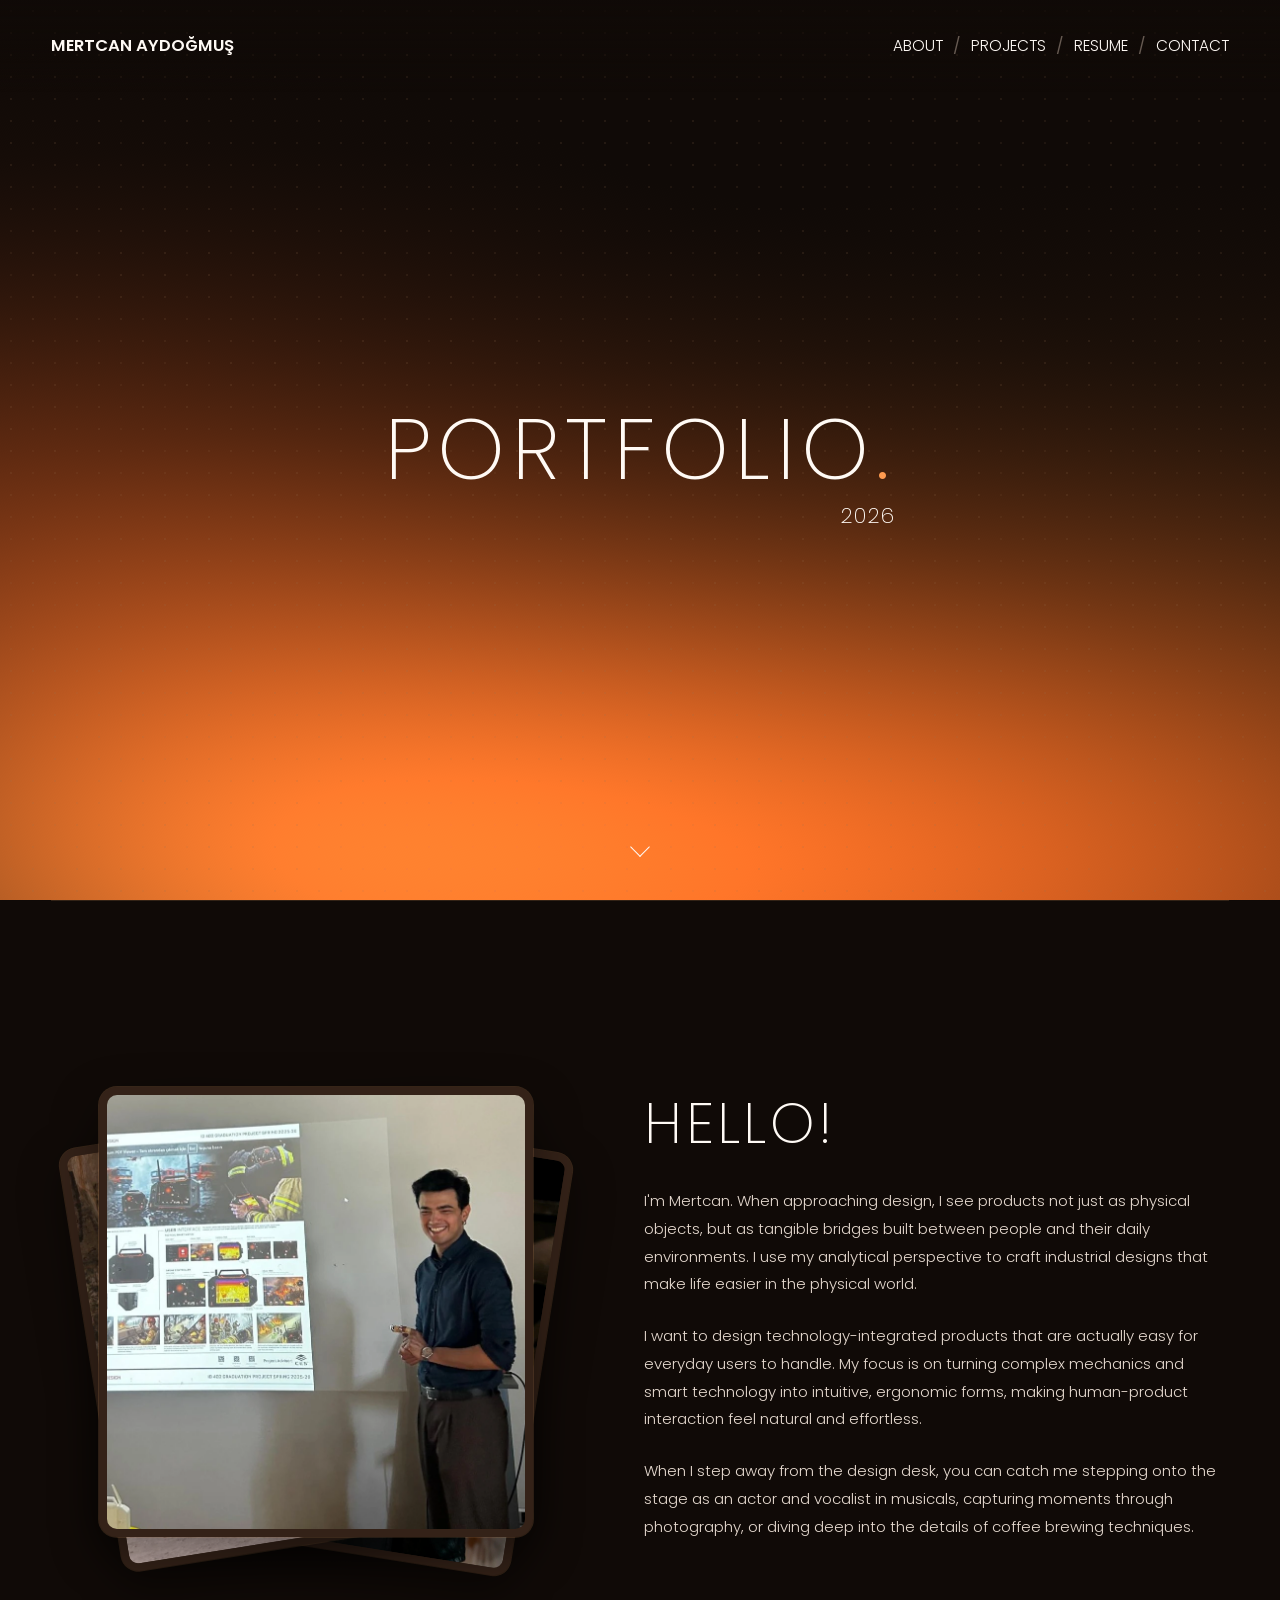
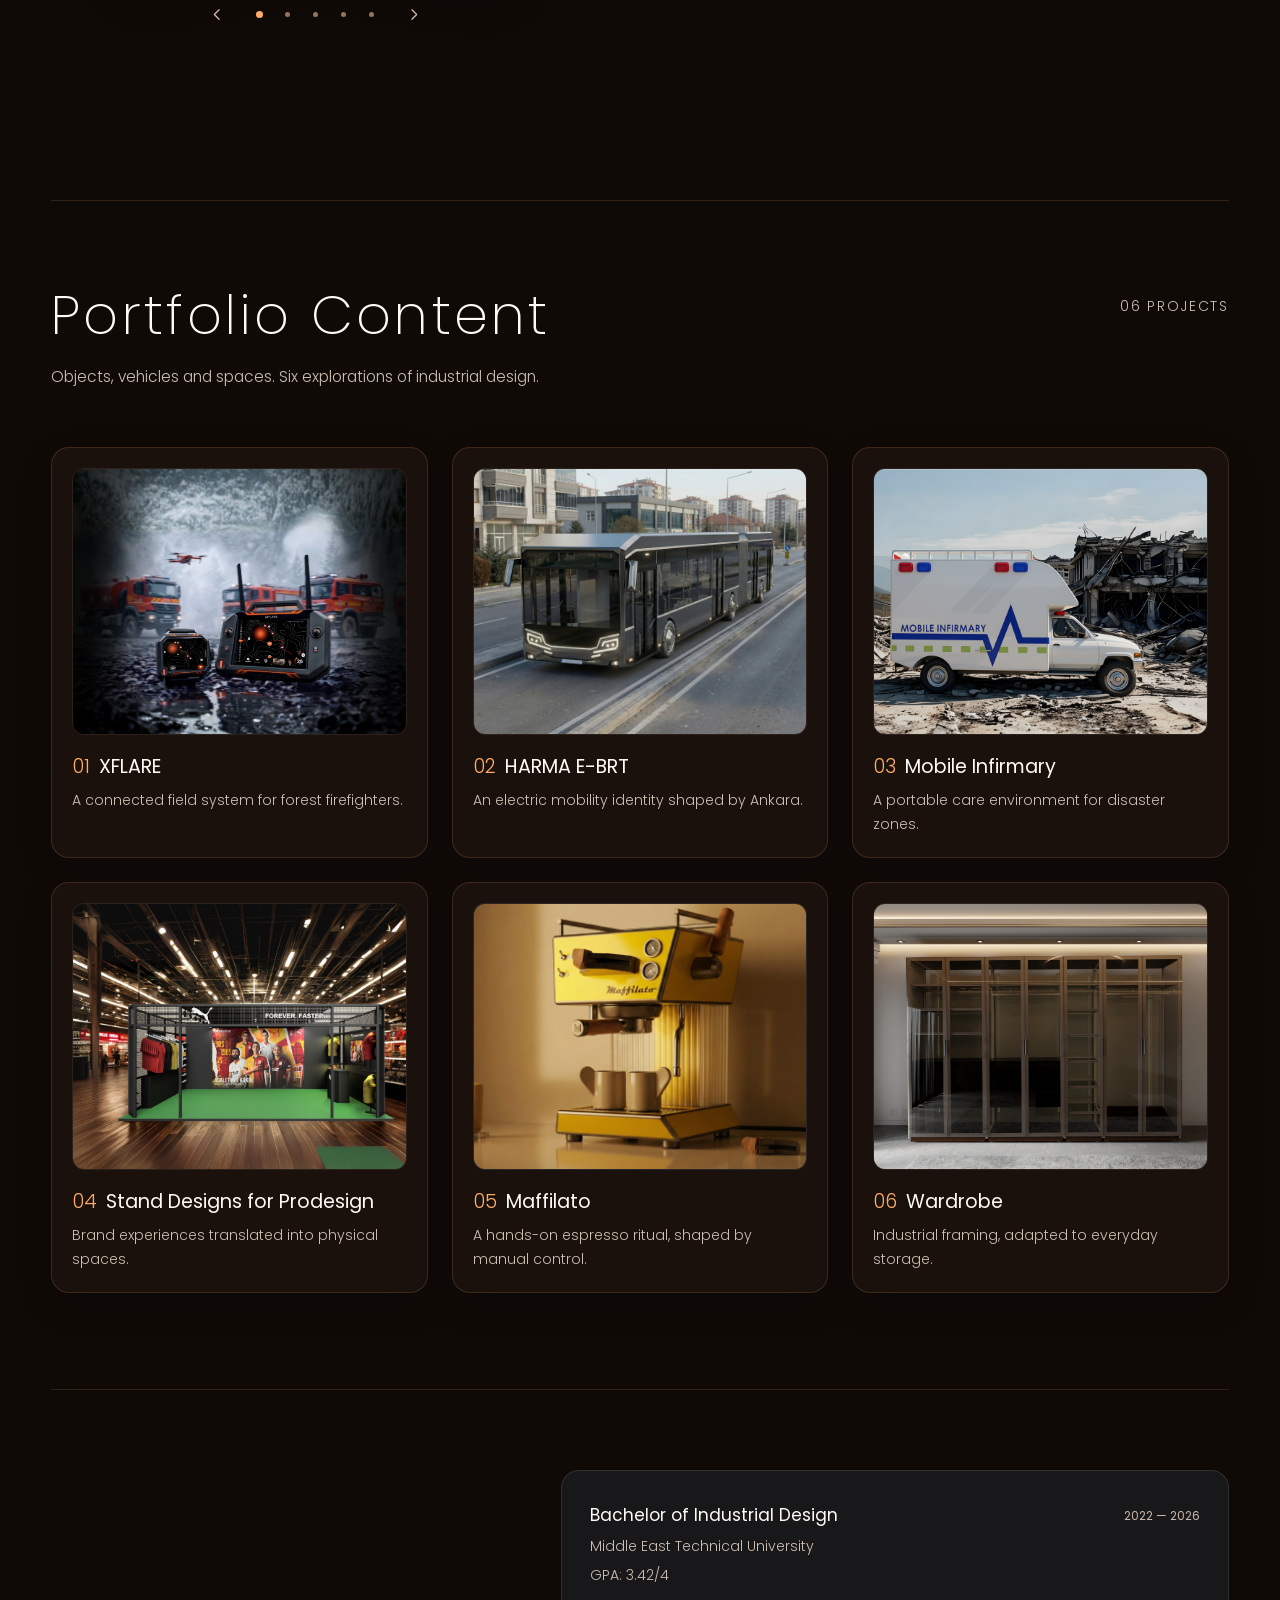
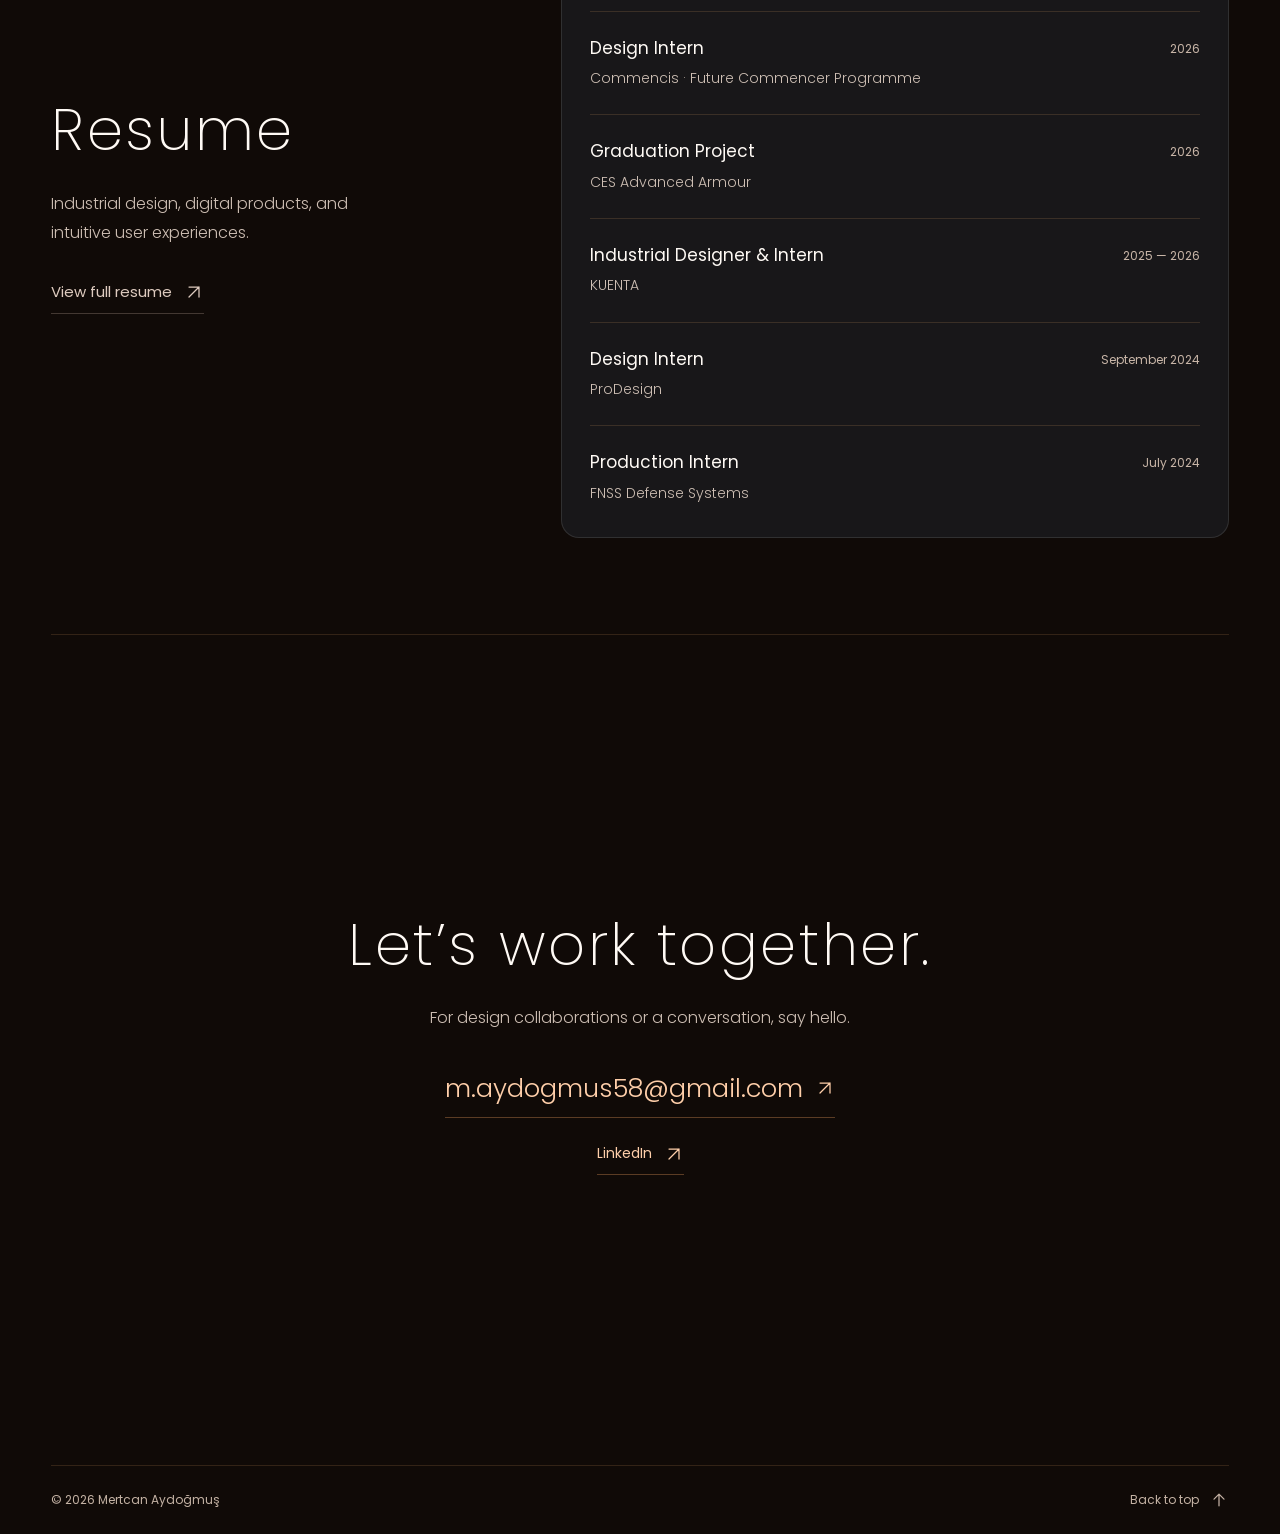
==== commit 3f459171: "Update browser tab icons" ====
--- a/index.html
+++ b/index.html
@@ -20,7 +20,11 @@
 <script src="script.js" defer></script>
 <script src="home-background.js" defer></script>
 <script src="about-gallery.js" defer></script>
-<link rel="stylesheet" href="espresso.css"></head>
+<link rel="stylesheet" href="espresso.css">
+<link rel="icon" href="assets/favicon-orange.ico" sizes="any">
+<link rel="icon" type="image/png" sizes="32x32" href="assets/favicon-orange-32.png">
+<link rel="apple-touch-icon" sizes="180x180" href="assets/apple-touch-icon-orange.png">
+</head>
 <body class="home dark portfolio-shell">
 <div class="ambient" aria-hidden="true"></div>
 <a class="skip-link" href="#main">Skip to content</a>
